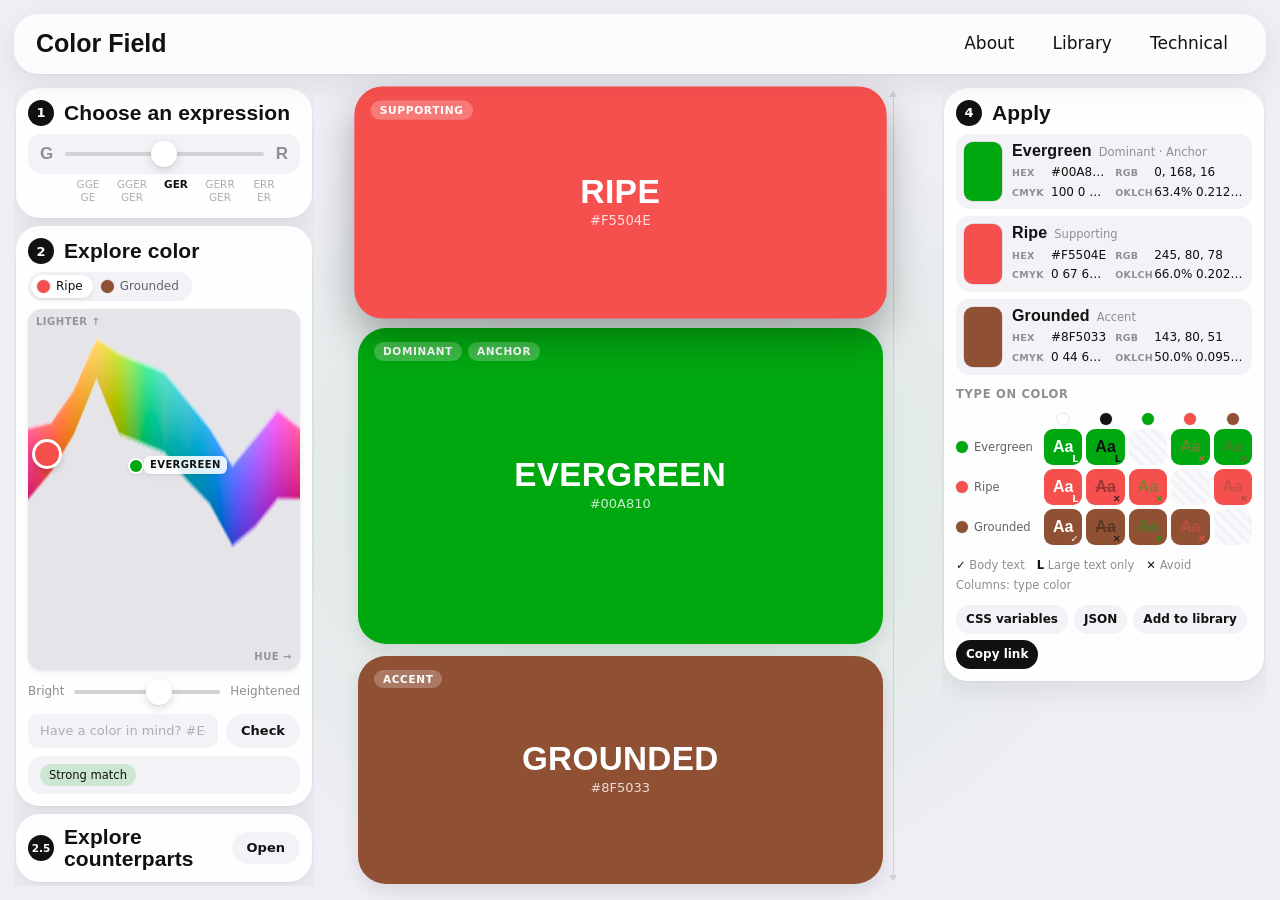
==== index.html @ 62868eca "Merge layouts: left cards, central stage, Apply card; add Library and About Left: expression, explor" ====
<!doctype html>
<html lang="en">
<head>
<meta charset="utf-8">
<meta name="viewport" content="width=device-width, initial-scale=1">
<title>Sweetgreen Color Field</title>
<meta name="description" content="Explore new color without leaving the Sweetgreen world.">
<link rel="icon" href="data:image/svg+xml,%3Csvg xmlns=%27http://www.w3.org/2000/svg%27 viewBox=%270 0 32 32%27%3E%3Cpath d=%27M16 2a14 14 0 1 1-14 14V2z%27 fill=%27%2300A810%27/%3E%3C/svg%3E">
<link rel="stylesheet" href="css/style.css">
</head>
<body>
<div class="app" id="app">
  <header class="top">
    <div class="brand">
      <b>Color Field</b>
      <small>Explore new color without leaving the Sweetgreen world.</small>
    </div>
    <nav class="nav" aria-label="Main">
      <button data-action="sheet" data-v="about">About</button>
      <button data-action="sheet" data-v="library">Library</button>
      <button data-action="sheet" data-v="technical">Technical</button>
    </nav>
  </header>

  <!-- left: expression, explore, counterparts -->
  <div class="col-left" id="col-left">
    <section class="card" id="expression" aria-labelledby="h-expression">
      <header class="card-head"><span class="num">1</span><div><h2 id="h-expression">Choose an expression</h2><p>Slide between Grounded and Ripe.</p></div></header>
      <div class="bal">
        <div class="bal-row"><span class="bal-end">G</span><input id="balance" type="range" min="0" max="1000" step="1" aria-label="Balance between Grounded and Ripe"><span class="bal-end">R</span></div>
        <div class="bal-zones" id="bal-zones" aria-hidden="true"></div>
      </div>
      <div class="layouts" id="layouts" role="radiogroup" aria-label="Color chip layout"></div>
      <div id="count-note" class="count-note"></div>
    </section>

    <section class="card card-explore" id="explore" aria-labelledby="h-explore">
      <header class="card-head"><span class="num">2</span><div><h2 id="h-explore">Explore color</h2><p id="explore-sub"></p></div></header>
      <div class="tabs" id="tabs" role="tablist"></div>
      <div class="field-wrap">
        <canvas id="field" width="360" height="200" tabindex="0" role="slider" aria-label="Color field. Horizontal is hue, vertical is lightness. Arrow keys move the selection."></canvas>
        <div class="marker" id="marker"></div>
        <div class="ev-marker" id="ev-marker"><span>Evergreen</span></div>
        <span class="axis axis-y">Lighter ↑</span><span class="axis axis-x">Hue →</span>
      </div>
      <div class="slider-row">
        <div class="slider-body"><span id="intensity-lo"></span><input id="intensity" type="range" min="0" max="100" step="1" aria-labelledby="intensity-lo"><span id="intensity-hi"></span></div>
      </div>
      <div class="test">
        <div class="test-row"><input id="hex-test" type="text" placeholder="Have a color in mind? #E4572E" spellcheck="false" autocomplete="off" aria-label="Check a HEX color"><button data-action="test-hex" class="btn">Check</button></div>
        <div id="test-msg" class="test-msg" role="status" aria-live="polite"></div>
      </div>
      <div class="combo" id="combo"></div>
    </section>

    <section class="card card-cp" id="cp" aria-labelledby="h-cp">
      <header class="card-head cp-head">
        <span class="num num-sm">2.5</span><div><h2 id="h-cp">Explore counterparts</h2><p>Judged against Evergreen.</p></div>
        <button class="btn cp-toggle" id="cp-toggle" data-action="cp-toggle" aria-expanded="false" aria-controls="cp-body">Open</button>
      </header>
      <div class="cp-body" id="cp-body" hidden></div>
    </section>
  </div>

  <!-- center: the colors, once -->
  <main class="stage" id="stage" aria-label="Color stage">
    <div class="stage-inner">
      <div class="stack-wrap" id="stack-wrap">
        <div class="stack" id="stack" role="group" aria-label="Color balance preview">
          <div class="empty" data-empty="top"></div>
          <button class="slot" data-id="r1" data-action="chip"></button>
          <button class="slot" data-id="r2" data-action="chip"></button>
          <button class="slot slot-e" data-id="e" data-action="chip"></button>
          <button class="slot" data-id="g1" data-action="chip"></button>
          <button class="slot" data-id="g2" data-action="chip"></button>
          <div class="empty" data-empty="bottom"></div>
        </div>
        <div class="ax-line" aria-hidden="true"></div>
      </div>
    </div>
  </main>

  <!-- right: apply -->
  <div class="col-right" id="col-right">
    <section class="card" id="apply" aria-labelledby="h-apply">
      <header class="card-head"><span class="num">4</span><div><h2 id="h-apply">Apply</h2><p>How to use these colors.</p></div></header>
      <div id="apply-body"></div>
    </section>
  </div>
</div>

<aside class="drawer" id="drawer" aria-label="Sheet" hidden>
  <header class="drawer-head"><h3 id="drawer-title"></h3><button class="mini" data-action="close-sheet" aria-label="Close">Close</button></header>
  <div class="drawer-body" id="drawer-body"></div>
</aside>
<div class="toast" id="toast" role="status" aria-live="polite"></div>

<script src="js/color.js"></script>
<script src="js/territories.js"></script>
<script src="js/spectrum.js"></script>
<script src="js/engine.js"></script>
<script src="js/app.js"></script>
</body>
</html>
---- css/style.css ----
@font-face { font-family: "GT America Compressed"; src: url("../fonts/GTAmerica-Compressed-Light-Italic-Trial.otf") format("opentype"); font-weight: 300; font-style: italic; font-display: swap; }
@font-face { font-family: "GT America Compressed"; src: url("../fonts/GTAmerica-Compressed-Bold-Trial.otf") format("opentype"); font-weight: 700; font-style: normal; font-display: swap; }
@font-face { font-family: "GT America Compressed"; src: url("../fonts/GTAmerica-Compressed-Bold-Italic-Trial.otf") format("opentype"); font-weight: 700; font-style: italic; font-display: swap; }
@font-face { font-family: "GT America Compressed"; src: url("../fonts/GTAmerica-Compressed-Black-Trial.otf") format("opentype"); font-weight: 900; font-style: normal; font-display: swap; }
@font-face { font-family: "GT America Compressed"; src: url("../fonts/GTAmerica-Compressed-Black-Italic-Trial.otf") format("opentype"); font-weight: 900; font-style: italic; font-display: swap; }

:root {
  --ev: #00A810;   /* Evergreen, PANTONE 2423 C */
  --ink: #111111;
  /* iOS system grays */
  --bg: #EEEEF4;
  --fill: #F2F2F7;
  --fill-2: #E5E5EA;
  --fill-3: #D1D1D6;
  --gray-4: #AEAEB2;
  --muted: #8E8E93;
  --muted-2: #636366;
  --tint: transparent; /* set from the dominant color: a faint wash behind the stage */

  --shadow-card: 0 1px 2px rgba(0, 0, 0, .05), 0 10px 30px rgba(0, 0, 0, .08);
  --shadow-sm: 0 1px 2px rgba(0, 0, 0, .06), 0 2px 8px rgba(0, 0, 0, .06);
  --shadow-raised: 0 1px 1px rgba(0, 0, 0, .06), 0 3px 10px rgba(0, 0, 0, .14);
  --hair: 0 0 0 .5px rgba(0, 0, 0, .18); /* only for small color dots, so white stays visible */
  --r-card: 24px; --r-tile: 14px; --r-sm: 10px;

  /* Display: GT America Compressed (Trial: Bold / Black only). Text: system sans (SF on Apple devices).
     When a lighter GT America cut is available, set --font-text to it. */
  --font-display: "GT America Compressed", "Helvetica Neue", Helvetica, Arial, sans-serif;
  --font-text: -apple-system, BlinkMacSystemFont, "SF Pro Text", "Helvetica Neue", system-ui, "Segoe UI", Roboto, Arial, sans-serif;
}
* { box-sizing: border-box; }
html, body { height: 100%; }
body { margin: 0; background: var(--bg); color: var(--ink); font: 400 13px/1.4 var(--font-text); font-variant-numeric: tabular-nums; -webkit-font-smoothing: antialiased; overflow: hidden; }
button { font: inherit; color: inherit; cursor: pointer; border: 0; background: none; padding: 0; -webkit-tap-highlight-color: transparent; }
h1, h2, h3, h4 { font-family: var(--font-display); font-weight: 700; margin: 0; letter-spacing: .005em; }
:focus-visible { outline: 3px solid rgba(0, 168, 16, .5); outline-offset: 2px; }
input { font: inherit; color: inherit; }

/* frame: three columns; the stage is the center of attention */
.app { height: 100vh; height: 100dvh; display: grid; position: relative; overflow: hidden; gap: 0 16px; padding: 0 16px 16px;
  grid-template-columns: minmax(296px, 22vw) minmax(0, 1fr) minmax(320px, 25vw); grid-template-rows: auto minmax(0, 1fr);
  grid-template-areas: "top top top" "left stage right"; }
.app::before { content: ""; position: absolute; inset: 0; background: radial-gradient(55% 65% at 50% 55%, var(--tint), transparent 70%); transition: background .5s; pointer-events: none; }
.top { grid-area: top; display: flex; align-items: center; justify-content: space-between; gap: 20px; margin: 14px -2px 14px; padding: 12px 22px; border-radius: 24px; background: rgba(255, 255, 255, .82); -webkit-backdrop-filter: saturate(180%) blur(20px); backdrop-filter: saturate(180%) blur(20px); box-shadow: var(--shadow-card); position: relative; z-index: 5; }
.brand b { display: block; font: 700 25px/1 var(--font-display); }
.brand small { color: var(--muted); font-size: 12.5px; }
.nav { display: flex; gap: 6px; }
.nav button { font-size: 17px; font-weight: 500; padding: 6px 16px; border-radius: 99px; color: var(--ink); transition: background .2s; }
.nav button:hover { background: var(--fill); } .nav button.on { background: var(--fill-2); }

/* shared bits */
.tags { display: flex; flex-wrap: wrap; gap: 5px; }
.tag { font-size: 11.5px; font-weight: 500; padding: 3px 9px; border-radius: 99px; white-space: nowrap; }
.tag-good { background: rgba(0, 168, 16, .16); color: var(--ink); }
.tag-info { background: var(--fill); color: var(--muted-2); }
.tag-warn { background: var(--fill-2); color: var(--ink); }
.tag-bad { background: var(--ink); color: #fff; }
.mono { font-size: 11.5px; line-height: 1.5; color: var(--muted); }
.btn { background: var(--fill); padding: 7px 15px; border-radius: 99px; font-size: 13px; font-weight: 600; color: var(--ink); white-space: nowrap; transition: background .15s, transform .1s; }
.btn:hover { background: var(--fill-2); } .btn:active { transform: scale(.97); }
.btn-primary { background: var(--ink); color: #fff; } .btn-primary:hover { background: #333; }
.mini { background: var(--fill); padding: 2px 10px; border-radius: 99px; font-size: 11.5px; font-weight: 600; color: var(--ink); }
.mini:hover { background: var(--fill-2); }
.chip { display: inline-flex; align-items: center; gap: 5px; font-size: 12px; font-weight: 600; }
.chip i { width: 13px; height: 13px; border-radius: 50%; box-shadow: var(--hair); }
.sub { font: 600 11.5px var(--font-text); text-transform: uppercase; letter-spacing: .06em; color: var(--muted); }
input[type=range] { -webkit-appearance: none; appearance: none; background: transparent; margin: 0; cursor: grab; min-width: 0; height: 28px; }
input[type=range]:active { cursor: grabbing; }
input[type=range]::-webkit-slider-runnable-track { height: 4px; background: var(--fill-3); border-radius: 4px; }
input[type=range]::-moz-range-track { height: 4px; background: var(--fill-3); border-radius: 4px; }
input[type=range]::-webkit-slider-thumb { -webkit-appearance: none; width: 26px; height: 26px; border-radius: 50%; background: #fff; margin-top: -11px; box-shadow: var(--shadow-raised); }
input[type=range]::-moz-range-thumb { width: 26px; height: 26px; border: 0; border-radius: 50%; background: #fff; box-shadow: var(--shadow-raised); }

/* cards */
.col-left, .col-right { position: relative; z-index: 2; min-height: 0; display: flex; flex-direction: column; gap: 10px; overflow: auto; scrollbar-width: none; padding: 2px 2px 4px; margin: -2px; }
.col-left::-webkit-scrollbar, .col-right::-webkit-scrollbar { display: none; }
.col-left { grid-area: left; } .col-right { grid-area: right; }
.card { background: rgba(255, 255, 255, .9); -webkit-backdrop-filter: saturate(180%) blur(24px); backdrop-filter: saturate(180%) blur(24px); border-radius: var(--r-card); box-shadow: var(--shadow-card); padding: 14px; display: flex; flex-direction: column; gap: 10px; flex: none; min-width: 0; }
.card-head { display: flex; gap: 10px; align-items: center; }
.card-head h2 { font-size: 21px; line-height: 1.05; }
.card-head p { margin: 2px 0 0; color: var(--muted); font-size: 12px; line-height: 1.3; }
.num { flex: none; width: 26px; height: 26px; border-radius: 50%; background: var(--ink); color: #fff; display: grid; place-items: center; font: 600 13px var(--font-text); }
.num-sm { font-size: 10.5px; }

/* 1. expression */
.bal-row { display: flex; align-items: center; gap: 12px; background: var(--fill); border-radius: var(--r-tile); padding: 10px 14px; }
.bal-end { font: 700 17px var(--font-display); color: var(--muted); }
#balance { flex: 1; }
.bal-zones { display: flex; margin: 6px 14px 0 38px; }
.bal-zones .zone { flex: 1; text-align: center; font-size: 10.5px; line-height: 1.3; color: var(--gray-4); padding: 1px 0; }
.bal-zones .zone.on { color: var(--ink); font-weight: 700; }
.layouts { display: flex; flex-direction: column; gap: 2px; background: var(--fill); padding: 3px; border-radius: var(--r-tile); }
.layouts:empty { display: none; }
.layout { display: flex; align-items: center; gap: 10px; text-align: left; border-radius: 11px; padding: 5px 10px; font-size: 12.5px; transition: background .2s, box-shadow .2s; }
.layout.on { background: #fff; box-shadow: var(--shadow-sm); }
.layout .dots { display: flex; gap: 3px; flex: none; }
.layout .dots i { width: 13px; height: 13px; border-radius: 50%; box-shadow: var(--hair); }
.layout .lab { flex: 1 1 100px; min-width: 0; font-weight: 500; white-space: nowrap; overflow: hidden; text-overflow: ellipsis; }
.layout .lead { display: block; font-size: 10.5px; font-weight: 400; color: var(--muted); overflow: hidden; text-overflow: ellipsis; }
.layout .lead:empty { display: none; }
.count-note { font-size: 12px; color: var(--muted); display: flex; flex-wrap: wrap; gap: 4px 8px; align-items: center; }

/* 2. explore */
.card-explore { flex: 1 1 auto; }
.tabs { display: flex; flex-wrap: wrap; gap: 2px; background: var(--fill); padding: 3px; border-radius: 99px; align-self: flex-start; }
.tabs[hidden] { display: none; }
.tabs button { padding: 4px 13px 4px 8px; border-radius: 99px; display: flex; align-items: center; gap: 6px; color: var(--muted-2); font-size: 12.5px; font-weight: 500; transition: background .2s, box-shadow .2s; }
.tabs button i { width: 13px; height: 13px; border-radius: 50%; box-shadow: var(--hair); }
.tabs button.on { background: #fff; color: var(--ink); box-shadow: var(--shadow-sm); }
.field-wrap { position: relative; border-radius: var(--r-tile); overflow: hidden; background: var(--fill); box-shadow: var(--shadow-sm); flex: 1 1 96px; min-height: 96px; }
#field { display: block; width: 100%; height: 100%; cursor: crosshair; touch-action: none; }
.marker, .ev-marker { position: absolute; width: 24px; height: 24px; margin: -12px 0 0 -12px; border-radius: 50%; background: #fff; box-shadow: 0 0 0 3px #fff, 0 3px 10px rgba(0, 0, 0, .35); pointer-events: none; }
.ev-marker { width: 12px; height: 12px; margin: -6px 0 0 -6px; box-shadow: 0 0 0 2px #fff, 0 1px 4px rgba(0, 0, 0, .3); }
.ev-marker span { position: absolute; left: 14px; top: -4px; font-size: 10px; font-weight: 600; letter-spacing: .04em; text-transform: uppercase; color: var(--ink); background: rgba(255, 255, 255, .88); padding: 2px 6px; border-radius: 6px; box-shadow: var(--shadow-sm); }
.axis { position: absolute; font-size: 10px; font-weight: 600; letter-spacing: .05em; text-transform: uppercase; color: rgba(0, 0, 0, .35); pointer-events: none; }
.axis-y { left: 8px; top: 6px; } .axis-x { right: 8px; bottom: 6px; }
.slider-body { display: flex; align-items: center; gap: 10px; color: var(--muted); font-size: 12px; }
.slider-body input { flex: 1; }
.test-row { display: flex; gap: 8px; }
.test-row input { flex: 1; min-width: 0; padding: 8px 12px; border-radius: var(--r-sm); border: 0; background: var(--fill); font-size: 13px; }
.test-row input::placeholder { color: var(--gray-4); }
.test-row input:focus { outline: none; background: #fff; box-shadow: 0 0 0 3px rgba(0, 168, 16, .35), var(--shadow-sm); }
.test-msg { margin-top: 6px; font-size: 12px; color: var(--muted-2); display: flex; flex-wrap: wrap; align-items: center; gap: 4px 6px; }
.test-msg:empty { display: none; }
.combo { background: var(--fill); border-radius: var(--r-tile); padding: 8px 12px; display: flex; flex-direction: column; gap: 5px; }
.combo p { margin: 0; font-size: 12.5px; color: var(--muted-2); }

/* 2.5 counterparts accordion */
.card-cp { gap: 10px; }
.cp-head { justify-content: flex-start; }
.cp-head > div { flex: 1; min-width: 0; }
.cp-toggle { flex: none; }
.cp-body[hidden] { display: none; }
.recs { display: grid; grid-template-columns: repeat(6, minmax(0, 1fr)); gap: 6px; }
.rec { text-align: left; border-radius: 10px; padding: 3px; min-width: 0; display: flex; flex-direction: column; gap: 3px; transition: background .2s, box-shadow .2s, transform .1s; }
.rec:hover { background: var(--fill); } .rec:active { transform: scale(.97); }
.rec.on { background: #fff; box-shadow: var(--shadow-raised); }
.rec-sw { height: 30px; border-radius: 8px; position: relative; overflow: hidden; }
.rec-sw i { position: absolute; right: 0; top: 0; bottom: 0; width: 8px; }
.rec b { font-size: 10px; font-weight: 600; letter-spacing: 0; text-align: center; }
.cp-invite { display: flex; align-items: center; justify-content: space-between; gap: 10px; font-size: 12.5px; color: var(--muted-2); }

/* stage */
.stage { grid-area: stage; position: relative; z-index: 1; min-height: 0; min-width: 0; display: grid; place-items: stretch center; padding: 0 6px; }
.stage-inner { width: min(100%, 540px); min-height: 0; display: flex; flex-direction: column; }
.stack-wrap { flex: 1; min-height: 160px; display: flex; gap: 10px; }
.stack { flex: 1; display: flex; flex-direction: column; min-width: 0; }
.stack .slot, .stack .empty { flex: 0 1 0; min-height: 0; margin: 0; padding: 0; overflow: visible; border-radius: 28px; opacity: 0; transition: flex-grow .5s cubic-bezier(.3, .7, .2, 1), margin .4s, opacity .25s, height .4s, box-shadow .25s, transform .25s; }
.stack .slot { display: flex; flex-direction: column; align-items: center; justify-content: center; gap: 2px; text-align: center; cursor: pointer; position: relative; box-shadow: 0 6px 18px rgba(0, 0, 0, .10); }
.stack .slot.on { opacity: 1; margin-top: 12px; }
.stack .slot.first { margin-top: 0; }
.stack .slot.sel { box-shadow: 0 18px 40px rgba(0, 0, 0, .30); transform: scale(1.014); z-index: 1; }
.stack .slot:not(.sel):hover { box-shadow: 0 10px 26px rgba(0, 0, 0, .18); }
.stack .slot-e { cursor: default; }
.stack .empty { flex: none; height: 0; background: var(--fill-2); border-radius: 99px; }
.stack .empty.on { opacity: 1; height: 8px; }
.stack .empty[data-empty=top].on { margin-bottom: 12px; } .stack .empty[data-empty=bottom].on { margin-top: 12px; }
.slot .b-role { position: absolute; top: 14px; left: 16px; display: flex; gap: 6px; font-size: 10.5px; font-weight: 600; letter-spacing: .06em; text-transform: uppercase; }
.slot .b-role em { font-style: normal; background: rgba(255, 255, 255, .24); padding: 2px 9px; border-radius: 99px; }
.slot .b-label { font: 700 clamp(22px, 2.6vw, 40px)/1.05 var(--font-display); text-transform: uppercase; letter-spacing: .01em; }
.slot .b-hex { font-size: 13px; font-weight: 500; opacity: .8; }
.stack .slot.small .b-label { font-size: 24px; }
.stack .slot.compact { flex-direction: row; gap: 10px; } .stack .slot.compact .b-label { font-size: 17px; } .stack .slot.compact .b-hex, .stack .slot.compact .b-role { display: none; }
/* usage guidance bubble: appears on hover / focus (and on the selected block on touch screens) */
.slot .pop { position: absolute; right: 16px; top: 50%; transform: translateY(-50%) scale(.96); width: min(42%, 214px); padding: 10px; border-radius: 18px; background: rgba(255, 255, 255, .88); -webkit-backdrop-filter: blur(16px); backdrop-filter: blur(16px); color: var(--ink); box-shadow: 0 8px 28px rgba(0, 0, 0, .22); text-align: left; opacity: 0; pointer-events: none; transition: opacity .18s, transform .18s; display: flex; flex-direction: column; gap: 6px; z-index: 3; }
.slot .pop .tags { flex-direction: column; align-items: flex-start; gap: 4px; }
.slot .pop .tag { white-space: normal; font-size: 11px; }
.slot .pop p { margin: 0; font-size: 11.5px; line-height: 1.3; color: var(--muted-2); }
.slot:hover .pop, .slot:focus-visible .pop { opacity: 1; transform: translateY(-50%) scale(1); }
.slot .b-label, .slot .b-hex { transition: transform .25s cubic-bezier(.3, .7, .2, 1); }
.stack .slot:not(.small):not(.compact):hover .b-label, .stack .slot:not(.small):not(.compact):hover .b-hex, .stack .slot:not(.small):not(.compact):focus-visible .b-label, .stack .slot:not(.small):not(.compact):focus-visible .b-hex { transform: translateX(-23%); }
@media (hover: none) { .slot.sel .pop { opacity: 1; transform: translateY(-50%) scale(1); } .stack .slot.sel:not(.small):not(.compact) .b-label, .stack .slot.sel:not(.small):not(.compact) .b-hex { transform: translateX(-23%); } }
.stack .slot.small .pop, .stack .slot.compact .pop { display: none; }
.ax-line { flex: none; width: 1.5px; background: var(--fill-3); position: relative; margin: 6px 4px 6px 0; border-radius: 2px; }
.ax-line::before, .ax-line::after { content: ""; position: absolute; left: -3.25px; border: 4px solid transparent; }
.ax-line::before { top: -3px; border-bottom: 6px solid var(--fill-3); border-top: 0; }
.ax-line::after { bottom: -3px; border-top: 6px solid var(--fill-3); border-bottom: 0; }

/* 4. apply */
.crows { display: flex; flex-direction: column; gap: 7px; }
.crow { display: grid; grid-template-columns: 38px minmax(0, 1fr); gap: 10px; align-items: stretch; border-radius: var(--r-tile); padding: 8px; background: var(--fill); }
.crow-sw { min-height: 46px; border-radius: 9px; box-shadow: var(--hair); }
.crow-title { display: flex; align-items: baseline; gap: 7px; }
.crow-title b { font: 700 16px var(--font-display); letter-spacing: .01em; } .crow-title span { font-size: 11.5px; color: var(--muted); }
.crow-vals { display: grid; grid-template-columns: minmax(0, .85fr) minmax(0, 1.15fr); gap: 1px 8px; margin-top: 3px; }
.val { display: flex; align-items: baseline; gap: 6px; text-align: left; font-size: 12px; font-weight: 500; min-width: 0; padding: 1px 0; }
.val span { color: var(--muted); font-size: 9.5px; font-weight: 600; width: 33px; flex: none; text-transform: uppercase; letter-spacing: .03em; }
.val code { font: inherit; overflow: hidden; text-overflow: ellipsis; white-space: nowrap; }
.val:hover code { text-decoration: underline; }
.crow-tags { margin-top: 4px; }
.matrix { display: grid; gap: 4px; align-items: center; }
.mx-h { font-size: 10px; color: var(--muted); text-align: center; display: flex; flex-direction: column; align-items: center; gap: 2px; line-height: 1.1; }
.mx-h i { width: 12px; height: 12px; border-radius: 50%; box-shadow: var(--hair); }
.mx-r { font-size: 11.5px; color: var(--muted-2); display: flex; align-items: center; gap: 6px; min-width: 0; }
.mx-r i { flex: none; width: 12px; height: 12px; border-radius: 50%; box-shadow: var(--hair); }
.mx-r span { overflow: hidden; text-overflow: ellipsis; white-space: nowrap; }
.mx { position: relative; height: clamp(26px, 4vh, 36px); border-radius: 9px; display: grid; place-items: center; font: 700 16px var(--font-display); }
.mx.same { background: repeating-linear-gradient(45deg, var(--fill), var(--fill) 4px, #fafafc 4px, #fafafc 8px); }
.mx .m { position: absolute; right: 4px; bottom: 1px; font: 700 9.5px var(--font-text); }
.mx.lvl-fail .a { opacity: .4; text-decoration: line-through; }
.legend { display: flex; flex-wrap: wrap; gap: 4px 12px; font-size: 11.5px; color: var(--muted); }
.legend b { font-weight: 700; color: var(--ink); }
.exports { display: flex; flex-wrap: wrap; gap: 6px; }
.exports .btn { padding: 6px 10px; font-size: 12px; }
.crows.dense .crow-tags { display: none; }

/* sheets (Technical, About, Library) */
.drawer { position: fixed; top: 84px; right: 14px; bottom: 14px; width: min(440px, calc(100vw - 20px)); background: rgba(255, 255, 255, .95); -webkit-backdrop-filter: saturate(180%) blur(24px); backdrop-filter: saturate(180%) blur(24px); border-radius: 26px; box-shadow: 0 20px 60px rgba(0, 0, 0, .25), 0 2px 8px rgba(0, 0, 0, .08); z-index: 30; display: flex; flex-direction: column; }
.drawer[hidden] { display: none; }
.drawer-head { display: flex; align-items: center; justify-content: space-between; padding: 18px 20px 10px; }
.drawer-head h3 { font-size: 26px; }
.drawer-body { flex: 1; overflow: auto; padding: 0 20px 22px; display: flex; flex-direction: column; gap: 16px; }
.drawer h4 { font: 600 11.5px var(--font-text); text-transform: uppercase; letter-spacing: .06em; color: var(--muted); margin: 0 0 7px; }
.tcard { border-radius: var(--r-tile); padding: 10px 12px; background: var(--fill); margin-bottom: 8px; }
.tcard-h { display: flex; align-items: center; gap: 8px; font: 700 16px var(--font-display); }
.tcard-h i { width: 16px; height: 16px; border-radius: 50%; box-shadow: var(--hair); }
.tcard-h .mono { font: 500 12px var(--font-text); }
.bar { display: grid; grid-template-columns: 104px 1fr 36px; gap: 8px; align-items: center; font-size: 11.5px; color: var(--muted-2); }
.bar > i { height: 5px; border-radius: 4px; background: var(--fill-2); position: relative; overflow: hidden; }
.bar > i::after { content: ""; position: absolute; inset: 0; width: var(--w); background: var(--ink); border-radius: 4px; }
.bar em { font-style: normal; font-size: 11.5px; text-align: right; }
.ttable { width: 100%; border-collapse: collapse; font-size: 11.5px; }
.ttable td, .ttable th { padding: 4px 5px; text-align: right; } .ttable th { color: var(--muted); font-weight: 600; } .ttable tr + tr td { box-shadow: 0 -1px 0 rgba(0, 0, 0, .05); }
.ttable th:first-child, .ttable td:first-child { text-align: left; }
#slice { width: 100%; border-radius: var(--r-tile); background: #fff; box-shadow: var(--shadow-sm); }
.drawer p { margin: 0; font-size: 13px; color: var(--muted-2); line-height: 1.5; }
.drawer .lede { font: 700 22px/1.15 var(--font-display); color: var(--ink); }
.about-territories { display: grid; gap: 8px; }
.about-t { background: var(--fill); border-radius: var(--r-tile); padding: 10px 12px; }
.about-t b { font: 700 17px var(--font-display); display: flex; align-items: center; gap: 8px; }
.about-t b i { width: 14px; height: 14px; border-radius: 50%; box-shadow: var(--hair); }
.lib-empty { background: var(--fill); border-radius: var(--r-tile); padding: 18px; text-align: center; }
.lib-item { display: flex; align-items: center; gap: 12px; background: var(--fill); border-radius: var(--r-tile); padding: 10px 12px; }
.lib-sw { display: flex; flex: none; }
.lib-sw i { width: 24px; height: 36px; box-shadow: var(--hair); margin-left: -6px; border-radius: 10px; }
.lib-sw i:first-child { margin-left: 0; }
.lib-meta { flex: 1; min-width: 0; }
.lib-meta b { display: block; font-weight: 600; font-size: 13px; }
.lib-meta span { color: var(--muted); font-size: 11.5px; }
.lib-actions { display: flex; gap: 6px; flex: none; }

.toast { position: fixed; left: 50%; bottom: 24px; transform: translate(-50%, 20px); background: rgba(28, 28, 30, .92); color: #fff; padding: 10px 18px; border-radius: 99px; font-size: 13px; font-weight: 500; opacity: 0; pointer-events: none; transition: .25s; z-index: 40; box-shadow: 0 8px 24px rgba(0, 0, 0, .25); }
.toast.show { opacity: 1; transform: translate(-50%, 0); }

/* shorter screens: tighten, then drop secondary detail (laptop browsers are often only ~780px tall) */
@media (max-height: 940px) { .card-head p, .combo .sub, .combo p, .count-note, .crow-tags { display: none; } .crows.dense .crow-vals .val:nth-child(n+3) { display: none; } .card { padding: 12px; gap: 8px; } .col-left, .col-right { gap: 8px; } .bal-zones { margin-top: 3px; } .bal-row { padding: 6px 12px; } .tabs button { padding: 3px 10px 3px 6px; font-size: 12px; } .rec-sw { height: 26px; } .layout { padding: 4px 10px; } }
@media (max-height: 800px) { .mx { height: 26px; } .crow-sw { min-height: 36px; } .brand small { display: none; } .top { padding: 8px 20px; margin: 10px -2px; } .nav button { font-size: 16px; } .exports .btn { padding: 5px 11px; } }
@media (max-height: 720px) { .crow-vals .val:nth-child(n+3) { display: none; } .mx { height: 22px; } .field-wrap { min-height: 72px; flex-basis: 72px; } .card-head h2 { font-size: 19px; } }
@media (max-width: 1280px) { .brand small { display: none; } }

/* narrow screens: everything stacks; the page scrolls (the one place it must) */
@media (max-width: 1040px) {
  body { overflow: auto; }
  .app { height: auto; display: flex; flex-direction: column; overflow: visible; padding: 0 10px 10px; }
  .col-left, .col-right { overflow: visible; }
  .stage { padding: 0; } .stage-inner { width: 100%; } .stack-wrap { min-height: 460px; }
  .field-wrap { min-height: 160px; flex: none; height: 180px; }
}
@media (prefers-reduced-motion: reduce) { * { transition: none !important; } }
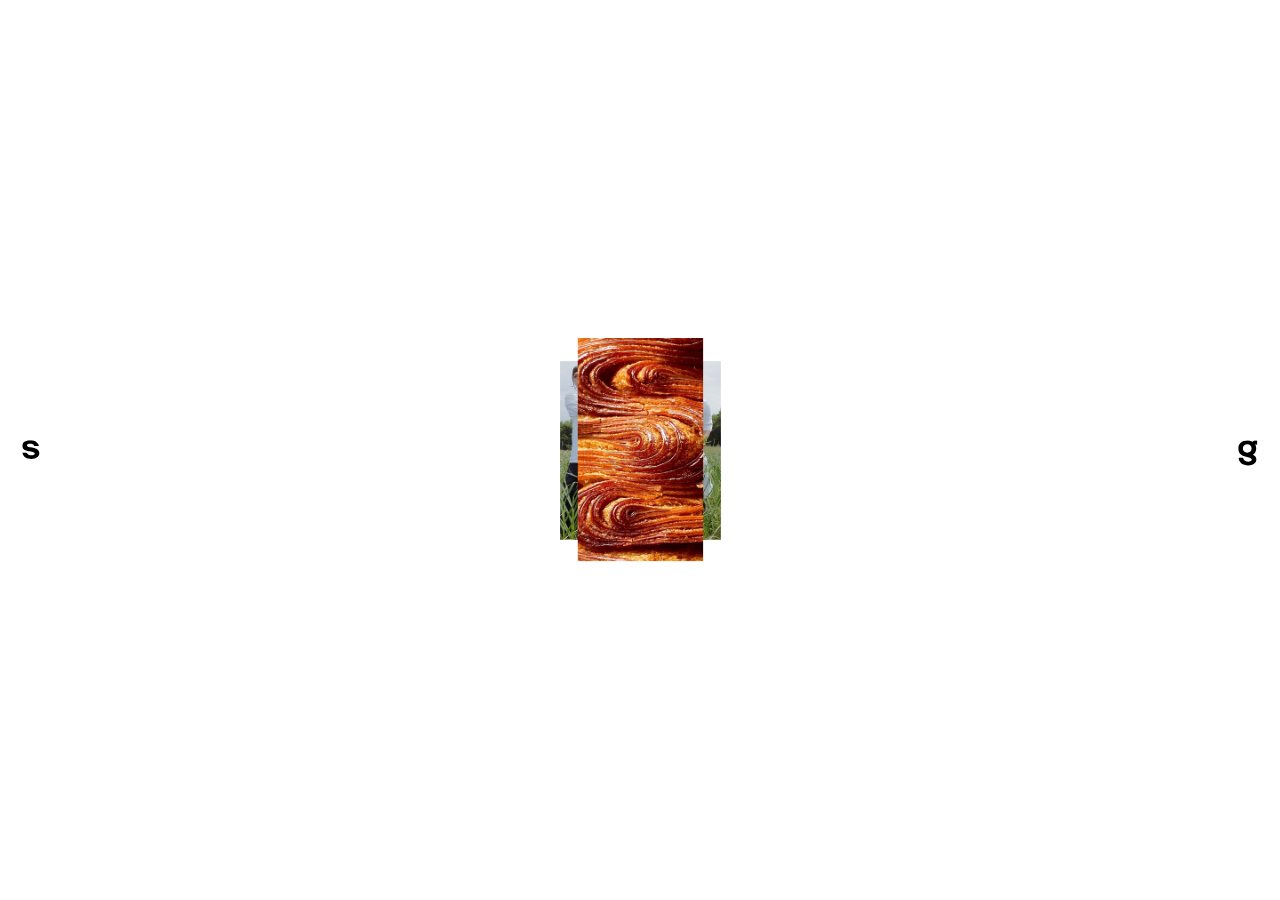
==== commit 5997db87: "v5: implement the Figma design (1440x810 artboard, intro, stepper panel, About, Library, color names" ====
--- a/index.html
+++ b/index.html
@@ -9,96 +9,53 @@
 <link rel="stylesheet" href="css/style.css">
 </head>
 <body>
-<div class="app" id="app">
-  <header class="top">
-    <div class="brand">
-      <b>Color Field</b>
-      <small>Explore new color without leaving the Sweetgreen world.</small>
+<div id="frame">
+<div id="art" data-view="intro" data-step="1">
+
+  <img class="mk mk-s" id="mk-s" src="assets/brand/s.svg" alt="s" width="21" height="23">
+  <img class="mk mk-g" id="mk-g" src="assets/brand/g.svg" alt="g" width="23" height="29">
+
+  <!-- the colors, once -->
+  <main id="stage" aria-label="Color stage"></main>
+
+  <!-- main panel: steps 1 to 4 -->
+  <section class="panel" id="p-main" aria-label="Color Field steps">
+    <div class="in">
+      <div class="body">
+        <ol class="stepper" id="stepper" aria-label="Steps"></ol>
+        <div id="step-body"></div>
+      </div>
+      <div class="foot" id="foot"></div>
     </div>
-    <nav class="nav" aria-label="Main">
-      <button data-action="sheet" data-v="about">About</button>
-      <button data-action="sheet" data-v="library">Library</button>
-      <button data-action="sheet" data-v="technical">Technical</button>
-    </nav>
-  </header>
+  </section>
 
-  <!-- left: expression, explore, counterparts -->
-  <div class="col-left" id="col-left">
-    <section class="card" id="expression" aria-labelledby="h-expression">
-      <header class="card-head"><span class="num">1</span><div><h2 id="h-expression">Choose an expression</h2><p>Slide between Grounded and Ripe.</p></div></header>
-      <div class="bal">
-        <div class="bal-row"><span class="bal-end">G</span><input id="balance" type="range" min="0" max="1000" step="1" aria-label="Balance between Grounded and Ripe"><span class="bal-end">R</span></div>
-        <div class="bal-zones" id="bal-zones" aria-hidden="true"></div>
-      </div>
-      <div class="layouts" id="layouts" role="radiogroup" aria-label="Color chip layout"></div>
-      <div id="count-note" class="count-note"></div>
-    </section>
+  <!-- about -->
+  <section class="panel" id="p-about" aria-label="About">
+    <div class="in">
+      <div class="about" id="about-text"></div>
+      <div class="foot"><button class="btn btn-black grow" data-action="close-sheet">Close</button></div>
+    </div>
+  </section>
 
-    <section class="card card-explore" id="explore" aria-labelledby="h-explore">
-      <header class="card-head"><span class="num">2</span><div><h2 id="h-explore">Explore color</h2><p id="explore-sub"></p></div></header>
-      <div class="tabs" id="tabs" role="tablist"></div>
-      <div class="field-wrap">
-        <canvas id="field" width="360" height="200" tabindex="0" role="slider" aria-label="Color field. Horizontal is hue, vertical is lightness. Arrow keys move the selection."></canvas>
-        <div class="marker" id="marker"></div>
-        <div class="ev-marker" id="ev-marker"><span>Evergreen</span></div>
-        <span class="axis axis-y">Lighter ↑</span><span class="axis axis-x">Hue →</span>
-      </div>
-      <div class="slider-row">
-        <div class="slider-body"><span id="intensity-lo"></span><input id="intensity" type="range" min="0" max="100" step="1" aria-labelledby="intensity-lo"><span id="intensity-hi"></span></div>
-      </div>
-      <div class="test">
-        <div class="test-row"><input id="hex-test" type="text" placeholder="Have a color in mind? #E4572E" spellcheck="false" autocomplete="off" aria-label="Check a HEX color"><button data-action="test-hex" class="btn">Check</button></div>
-        <div id="test-msg" class="test-msg" role="status" aria-live="polite"></div>
-      </div>
-      <div class="combo" id="combo"></div>
-    </section>
+  <!-- library -->
+  <section class="panel" id="p-lib" aria-label="Library">
+    <div class="in">
+      <div class="lib" id="lib-grid"></div>
+      <div class="foot"><button class="btn btn-black grow" data-action="close-sheet">Close</button></div>
+    </div>
+  </section>
 
-    <section class="card card-cp" id="cp" aria-labelledby="h-cp">
-      <header class="card-head cp-head">
-        <span class="num num-sm">2.5</span><div><h2 id="h-cp">Explore counterparts</h2><p>Judged against Evergreen.</p></div>
-        <button class="btn cp-toggle" id="cp-toggle" data-action="cp-toggle" aria-expanded="false" aria-controls="cp-body">Open</button>
-      </header>
-      <div class="cp-body" id="cp-body" hidden></div>
-    </section>
-  </div>
-
-  <!-- center: the colors, once -->
-  <main class="stage" id="stage" aria-label="Color stage">
-    <div class="stage-inner">
-      <div class="stack-wrap" id="stack-wrap">
-        <div class="stack" id="stack" role="group" aria-label="Color balance preview">
-          <div class="empty" data-empty="top"></div>
-          <button class="slot" data-id="r1" data-action="chip"></button>
-          <button class="slot" data-id="r2" data-action="chip"></button>
-          <button class="slot slot-e" data-id="e" data-action="chip"></button>
-          <button class="slot" data-id="g1" data-action="chip"></button>
-          <button class="slot" data-id="g2" data-action="chip"></button>
-          <div class="empty" data-empty="bottom"></div>
-        </div>
-        <div class="ax-line" aria-hidden="true"></div>
-      </div>
-    </div>
-  </main>
-
-  <!-- right: apply -->
-  <div class="col-right" id="col-right">
-    <section class="card" id="apply" aria-labelledby="h-apply">
-      <header class="card-head"><span class="num">4</span><div><h2 id="h-apply">Apply</h2><p>How to use these colors.</p></div></header>
-      <div id="apply-body"></div>
-    </section>
-  </div>
+  <!-- intro -->
+  <div id="intro" aria-hidden="true"></div>
+  <div class="toast" id="toast" role="status" aria-live="polite"></div>
 </div>
-
-<aside class="drawer" id="drawer" aria-label="Sheet" hidden>
-  <header class="drawer-head"><h3 id="drawer-title"></h3><button class="mini" data-action="close-sheet" aria-label="Close">Close</button></header>
-  <div class="drawer-body" id="drawer-body"></div>
-</aside>
-<div class="toast" id="toast" role="status" aria-live="polite"></div>
+</div>
 
 <script src="js/color.js"></script>
 <script src="js/territories.js"></script>
 <script src="js/spectrum.js"></script>
 <script src="js/engine.js"></script>
+<script src="js/motion.js"></script>
 <script src="js/app.js"></script>
 </body>
 </html>
--- a/css/style.css
+++ b/css/style.css
@@ -1,259 +1,188 @@
-@font-face { font-family: "GT America Compressed"; src: url("../fonts/GTAmerica-Compressed-Light-Italic-Trial.otf") format("opentype"); font-weight: 300; font-style: italic; font-display: swap; }
+/* Sweetgreen Color Field, v5. Built from the Figma frames (1440 x 810 artboard, scaled to fit).
+   Fonts: GT America Standard Regular for text, GT America Compressed Bold for color names, "Aa" and step numbers.
+   Letter-spacing is -3% everywhere (the design mixes 3.3% and 4%; normalized). */
+@font-face { font-family: "GT America"; src: url("../fonts/GTAmerica-Standard-Regular-Trial.otf") format("opentype"); font-weight: 400; font-style: normal; font-display: swap; }
 @font-face { font-family: "GT America Compressed"; src: url("../fonts/GTAmerica-Compressed-Bold-Trial.otf") format("opentype"); font-weight: 700; font-style: normal; font-display: swap; }
 @font-face { font-family: "GT America Compressed"; src: url("../fonts/GTAmerica-Compressed-Bold-Italic-Trial.otf") format("opentype"); font-weight: 700; font-style: italic; font-display: swap; }
-@font-face { font-family: "GT America Compressed"; src: url("../fonts/GTAmerica-Compressed-Black-Trial.otf") format("opentype"); font-weight: 900; font-style: normal; font-display: swap; }
-@font-face { font-family: "GT America Compressed"; src: url("../fonts/GTAmerica-Compressed-Black-Italic-Trial.otf") format("opentype"); font-weight: 900; font-style: italic; font-display: swap; }
 
 :root {
-  --ev: #00A810;   /* Evergreen, PANTONE 2423 C */
-  --ink: #111111;
-  /* iOS system grays */
-  --bg: #EEEEF4;
-  --fill: #F2F2F7;
-  --fill-2: #E5E5EA;
-  --fill-3: #D1D1D6;
-  --gray-4: #AEAEB2;
-  --muted: #8E8E93;
-  --muted-2: #636366;
-  --tint: transparent; /* set from the dominant color: a faint wash behind the stage */
+  --ev: #00A810;
+  --ink: #000;
+  --panel: #eee;
+  --gray-1: #c1c1c1;   /* inactive step, slider handle */
+  --gray-2: #888;      /* Back button */
+  --gray-3: #767676;   /* secondary text */
+  --pill: #f0f0f0;
+  --red: #fe4848;
+  --good: #00ac00;
+  --font: "GT America", "Helvetica Neue", Helvetica, Arial, sans-serif;
+  --font-cn: "GT America Compressed", "Arial Narrow", "Helvetica Neue", Arial, sans-serif;
+  --track: -0.03em;
+  --ease: cubic-bezier(.22,.8,.24,1); --ease-io: cubic-bezier(.65,0,.35,1);
+  --t-panel: 650ms; --t-block: 500ms; --t-skew: 420ms; --t-fade: 220ms; --t-edges: 800ms; --t-collapse: 500ms;
+}
+* { box-sizing: border-box; margin: 0; padding: 0; }
+html, body { height: 100%; background: #fff; overflow: hidden; }
+body { font-family: var(--font); color: var(--ink); letter-spacing: var(--track); -webkit-font-smoothing: antialiased; }
+button, input { font: inherit; letter-spacing: inherit; color: inherit; background: none; border: 0; outline: 0; }
+button { cursor: pointer; }
+button:focus-visible, [tabindex]:focus-visible { outline: 2px solid var(--ev); outline-offset: 2px; }
+p { line-height: .88; }
 
-  --shadow-card: 0 1px 2px rgba(0, 0, 0, .05), 0 10px 30px rgba(0, 0, 0, .08);
-  --shadow-sm: 0 1px 2px rgba(0, 0, 0, .06), 0 2px 8px rgba(0, 0, 0, .06);
-  --shadow-raised: 0 1px 1px rgba(0, 0, 0, .06), 0 3px 10px rgba(0, 0, 0, .14);
-  --hair: 0 0 0 .5px rgba(0, 0, 0, .18); /* only for small color dots, so white stays visible */
-  --r-card: 24px; --r-tile: 14px; --r-sm: 10px;
+#frame { position: fixed; inset: 0; display: grid; place-items: center; background: #fff; }
+#art { position: absolute; left: 50%; top: 50%; margin: -405px 0 0 -720px; width: 1440px; height: 810px; transform-origin: center center; background: #fff; overflow: hidden; --pl: 1435px; }
+#art[data-view="main"] { --pl: 1083px; }
+#art[data-view="about"] { --pl: 731px; }
+#art[data-view="library"] { --pl: 848px; }
 
-  /* Display: GT America Compressed (Trial: Bold / Black only). Text: system sans (SF on Apple devices).
-     When a lighter GT America cut is available, set --font-text to it. */
-  --font-display: "GT America Compressed", "Helvetica Neue", Helvetica, Arial, sans-serif;
-  --font-text: -apple-system, BlinkMacSystemFont, "SF Pro Text", "Helvetica Neue", system-ui, "Segoe UI", Roboto, Arial, sans-serif;
-}
-* { box-sizing: border-box; }
-html, body { height: 100%; }
-body { margin: 0; background: var(--bg); color: var(--ink); font: 400 13px/1.4 var(--font-text); font-variant-numeric: tabular-nums; -webkit-font-smoothing: antialiased; overflow: hidden; }
-button { font: inherit; color: inherit; cursor: pointer; border: 0; background: none; padding: 0; -webkit-tap-highlight-color: transparent; }
-h1, h2, h3, h4 { font-family: var(--font-display); font-weight: 700; margin: 0; letter-spacing: .005em; }
-:focus-visible { outline: 3px solid rgba(0, 168, 16, .5); outline-offset: 2px; }
-input { font: inherit; color: inherit; }
+/* ---------- s and g ---------- */
+.mk { position: absolute; top: 394px; display: block; user-select: none; -webkit-user-drag: none; pointer-events: none; }
+.mk-s { left: 25px; width: 20.28px; height: 22.08px; transition: left var(--t-panel) var(--ease); }
+.mk-g { left: calc(var(--pl) - 42px); width: 22.28px; height: 28.51px; transition: left var(--t-panel) var(--ease); }
+#art.i-mono .mk-s { left: 698px; } #art.i-mono .mk-g { left: 722px; }
+#art[data-view="intro"] .mk-s, #art[data-view="intro"] .mk-g { transition-duration: var(--t-edges); transition-timing-function: var(--ease-io); }
+#art.i-mono.i-edges .mk-s { left: 25px; } #art.i-mono.i-edges .mk-g { left: calc(var(--pl) - 42px); }
 
-/* frame: three columns; the stage is the center of attention */
-.app { height: 100vh; height: 100dvh; display: grid; position: relative; overflow: hidden; gap: 0 16px; padding: 0 16px 16px;
-  grid-template-columns: minmax(296px, 22vw) minmax(0, 1fr) minmax(320px, 25vw); grid-template-rows: auto minmax(0, 1fr);
-  grid-template-areas: "top top top" "left stage right"; }
-.app::before { content: ""; position: absolute; inset: 0; background: radial-gradient(55% 65% at 50% 55%, var(--tint), transparent 70%); transition: background .5s; pointer-events: none; }
-.top { grid-area: top; display: flex; align-items: center; justify-content: space-between; gap: 20px; margin: 14px -2px 14px; padding: 12px 22px; border-radius: 24px; background: rgba(255, 255, 255, .82); -webkit-backdrop-filter: saturate(180%) blur(20px); backdrop-filter: saturate(180%) blur(20px); box-shadow: var(--shadow-card); position: relative; z-index: 5; }
-.brand b { display: block; font: 700 25px/1 var(--font-display); }
-.brand small { color: var(--muted); font-size: 12.5px; }
-.nav { display: flex; gap: 6px; }
-.nav button { font-size: 17px; font-weight: 500; padding: 6px 16px; border-radius: 99px; color: var(--ink); transition: background .2s; }
-.nav button:hover { background: var(--fill); } .nav button.on { background: var(--fill-2); }
+/* ---------- stage ---------- */
+#stage { position: absolute; top: 50px; height: 710px; width: 466px; left: calc(var(--pl) / 2 + 1.5px - 233px); transition: left var(--t-panel) var(--ease), opacity var(--t-collapse) var(--ease), transform var(--t-collapse) var(--ease); }
+#art[data-view="intro"] #stage { opacity: 0; transform: scale(.94); pointer-events: none; }
+#art.i-collapse #stage { opacity: 1; transform: none; }
+.blk { position: absolute; left: 0; width: 466px; border-radius: 46.773px; display: grid; place-items: center; text-align: center; overflow: visible;
+  font-family: var(--font-cn); font-weight: 700; font-size: 30px; line-height: .88; text-transform: uppercase; white-space: nowrap; letter-spacing: 0;
+  transition: top var(--t-block) var(--ease), height var(--t-block) var(--ease), background-color var(--t-fade) linear, transform var(--t-skew) var(--ease), opacity var(--t-block) var(--ease); }
+.blk[data-id="e"] { cursor: default; }
+.blk.gone { opacity: 0; pointer-events: none; }
+.blk.sel { transform: translate(6px, 6px) rotate(-2deg) skewX(-10deg) scale(.996, .972); font-style: italic; z-index: 2; }
+.blk .lab { display: block; padding: 0 20px; }
+.blk .lab em { font-style: inherit; }
 
-/* shared bits */
-.tags { display: flex; flex-wrap: wrap; gap: 5px; }
-.tag { font-size: 11.5px; font-weight: 500; padding: 3px 9px; border-radius: 99px; white-space: nowrap; }
-.tag-good { background: rgba(0, 168, 16, .16); color: var(--ink); }
-.tag-info { background: var(--fill); color: var(--muted-2); }
-.tag-warn { background: var(--fill-2); color: var(--ink); }
-.tag-bad { background: var(--ink); color: #fff; }
-.mono { font-size: 11.5px; line-height: 1.5; color: var(--muted); }
-.btn { background: var(--fill); padding: 7px 15px; border-radius: 99px; font-size: 13px; font-weight: 600; color: var(--ink); white-space: nowrap; transition: background .15s, transform .1s; }
-.btn:hover { background: var(--fill-2); } .btn:active { transform: scale(.97); }
-.btn-primary { background: var(--ink); color: #fff; } .btn-primary:hover { background: #333; }
-.mini { background: var(--fill); padding: 2px 10px; border-radius: 99px; font-size: 11.5px; font-weight: 600; color: var(--ink); }
-.mini:hover { background: var(--fill-2); }
-.chip { display: inline-flex; align-items: center; gap: 5px; font-size: 12px; font-weight: 600; }
-.chip i { width: 13px; height: 13px; border-radius: 50%; box-shadow: var(--hair); }
-.sub { font: 600 11.5px var(--font-text); text-transform: uppercase; letter-spacing: .06em; color: var(--muted); }
-input[type=range] { -webkit-appearance: none; appearance: none; background: transparent; margin: 0; cursor: grab; min-width: 0; height: 28px; }
-input[type=range]:active { cursor: grabbing; }
-input[type=range]::-webkit-slider-runnable-track { height: 4px; background: var(--fill-3); border-radius: 4px; }
-input[type=range]::-moz-range-track { height: 4px; background: var(--fill-3); border-radius: 4px; }
-input[type=range]::-webkit-slider-thumb { -webkit-appearance: none; width: 26px; height: 26px; border-radius: 50%; background: #fff; margin-top: -11px; box-shadow: var(--shadow-raised); }
-input[type=range]::-moz-range-thumb { width: 26px; height: 26px; border: 0; border-radius: 50%; background: #fff; box-shadow: var(--shadow-raised); }
+/* ---------- panels ---------- */
+.panel { position: absolute; top: 25px; height: 760px; width: 332px; left: 1465px; background: var(--panel); border-radius: 23px; transition: left var(--t-panel) var(--ease); z-index: 3; }
+#art[data-view="main"] #p-main { left: 1083px; }
+#art[data-view="about"] #p-main { left: 731px; }
+#art[data-view="about"] #p-about { left: 1084px; }
+#art[data-view="library"] #p-lib { left: 848px; width: 567px; }
+#p-lib { width: 567px; }
+.panel .in { position: absolute; inset: 20px; display: flex; flex-direction: column; justify-content: space-between; }
+.panel .body { min-height: 0; flex: 1 1 auto; position: relative; }
+.foot { flex: none; display: flex; gap: 4px; height: 38px; }
+.btn { height: 38px; border-radius: 13px; font-size: 18px; line-height: 38px; text-align: center; color: #fff; padding: 0; transition: opacity var(--t-fade) linear, background-color var(--t-fade) linear; }
+.btn-black { background: #000; } .btn-gray { background: var(--gray-2); }
+.btn.w123 { width: 123px; } .btn.w250 { width: 250px; } .btn.grow { flex: 1; } .btn.q { width: 38px; font-weight: 700; font-size: 20px; }
+.btn:hover { opacity: .88; }
 
-/* cards */
-.col-left, .col-right { position: relative; z-index: 2; min-height: 0; display: flex; flex-direction: column; gap: 10px; overflow: auto; scrollbar-width: none; padding: 2px 2px 4px; margin: -2px; }
-.col-left::-webkit-scrollbar, .col-right::-webkit-scrollbar { display: none; }
-.col-left { grid-area: left; } .col-right { grid-area: right; }
-.card { background: rgba(255, 255, 255, .9); -webkit-backdrop-filter: saturate(180%) blur(24px); backdrop-filter: saturate(180%) blur(24px); border-radius: var(--r-card); box-shadow: var(--shadow-card); padding: 14px; display: flex; flex-direction: column; gap: 10px; flex: none; min-width: 0; }
-.card-head { display: flex; gap: 10px; align-items: center; }
-.card-head h2 { font-size: 21px; line-height: 1.05; }
-.card-head p { margin: 2px 0 0; color: var(--muted); font-size: 12px; line-height: 1.3; }
-.num { flex: none; width: 26px; height: 26px; border-radius: 50%; background: var(--ink); color: #fff; display: grid; place-items: center; font: 600 13px var(--font-text); }
-.num-sm { font-size: 10.5px; }
+.stepper { list-style: none; display: flex; align-items: center; height: 28px; padding: 0 9px; }
+.stepper button { width: 28px; height: 28px; border-radius: 50%; background: var(--gray-1); color: #fff; font-family: var(--font-cn); font-weight: 700; font-size: 14px; line-height: 28px; text-align: center; letter-spacing: 0; transition: background-color var(--t-fade) linear; padding: 0; display: block; }
+.stepper .on button { background: #000; }
+.stepper hr { flex: 1; height: 1px; border: 0; background: var(--gray-1); transition: background-color var(--t-fade) linear; }
+.stepper hr.on { background: #000; }
+#step-body { position: absolute; left: 0; right: 0; top: 55px; bottom: 0; }
+#step-body > .sw { position: absolute; inset: 0; animation: swap var(--t-fade) linear; }
+@keyframes swap { from { opacity: 0; } to { opacity: 1; } }
 
-/* 1. expression */
-.bal-row { display: flex; align-items: center; gap: 12px; background: var(--fill); border-radius: var(--r-tile); padding: 10px 14px; }
-.bal-end { font: 700 17px var(--font-display); color: var(--muted); }
-#balance { flex: 1; }
-.bal-zones { display: flex; margin: 6px 14px 0 38px; }
-.bal-zones .zone { flex: 1; text-align: center; font-size: 10.5px; line-height: 1.3; color: var(--gray-4); padding: 1px 0; }
-.bal-zones .zone.on { color: var(--ink); font-weight: 700; }
-.layouts { display: flex; flex-direction: column; gap: 2px; background: var(--fill); padding: 3px; border-radius: var(--r-tile); }
-.layouts:empty { display: none; }
-.layout { display: flex; align-items: center; gap: 10px; text-align: left; border-radius: 11px; padding: 5px 10px; font-size: 12.5px; transition: background .2s, box-shadow .2s; }
-.layout.on { background: #fff; box-shadow: var(--shadow-sm); }
-.layout .dots { display: flex; gap: 3px; flex: none; }
-.layout .dots i { width: 13px; height: 13px; border-radius: 50%; box-shadow: var(--hair); }
-.layout .lab { flex: 1 1 100px; min-width: 0; font-weight: 500; white-space: nowrap; overflow: hidden; text-overflow: ellipsis; }
-.layout .lead { display: block; font-size: 10.5px; font-weight: 400; color: var(--muted); overflow: hidden; text-overflow: ellipsis; }
-.layout .lead:empty { display: none; }
-.count-note { font-size: 12px; color: var(--muted); display: flex; flex-wrap: wrap; gap: 4px 8px; align-items: center; }
+.hd { text-align: center; }
+.hd h2 { font-weight: 400; font-size: 20px; line-height: .88; height: 18px; }
+.hd p { font-size: 14px; color: var(--gray-3); height: 16px; margin-top: 8px; line-height: 16px; }
+.lt { color: var(--gray-3); font-size: 14px; line-height: 16px; }
+.abs { position: absolute; left: 0; right: 0; }
 
-/* 2. explore */
-.card-explore { flex: 1 1 auto; }
-.tabs { display: flex; flex-wrap: wrap; gap: 2px; background: var(--fill); padding: 3px; border-radius: 99px; align-self: flex-start; }
-.tabs[hidden] { display: none; }
-.tabs button { padding: 4px 13px 4px 8px; border-radius: 99px; display: flex; align-items: center; gap: 6px; color: var(--muted-2); font-size: 12.5px; font-weight: 500; transition: background .2s, box-shadow .2s; }
-.tabs button i { width: 13px; height: 13px; border-radius: 50%; box-shadow: var(--hair); }
-.tabs button.on { background: #fff; color: var(--ink); box-shadow: var(--shadow-sm); }
-.field-wrap { position: relative; border-radius: var(--r-tile); overflow: hidden; background: var(--fill); box-shadow: var(--shadow-sm); flex: 1 1 96px; min-height: 96px; }
-#field { display: block; width: 100%; height: 100%; cursor: crosshair; touch-action: none; }
-.marker, .ev-marker { position: absolute; width: 24px; height: 24px; margin: -12px 0 0 -12px; border-radius: 50%; background: #fff; box-shadow: 0 0 0 3px #fff, 0 3px 10px rgba(0, 0, 0, .35); pointer-events: none; }
-.ev-marker { width: 12px; height: 12px; margin: -6px 0 0 -6px; box-shadow: 0 0 0 2px #fff, 0 1px 4px rgba(0, 0, 0, .3); }
-.ev-marker span { position: absolute; left: 14px; top: -4px; font-size: 10px; font-weight: 600; letter-spacing: .04em; text-transform: uppercase; color: var(--ink); background: rgba(255, 255, 255, .88); padding: 2px 6px; border-radius: 6px; box-shadow: var(--shadow-sm); }
-.axis { position: absolute; font-size: 10px; font-weight: 600; letter-spacing: .05em; text-transform: uppercase; color: rgba(0, 0, 0, .35); pointer-events: none; }
-.axis-y { left: 8px; top: 6px; } .axis-x { right: 8px; bottom: 6px; }
-.slider-body { display: flex; align-items: center; gap: 10px; color: var(--muted); font-size: 12px; }
-.slider-body input { flex: 1; }
-.test-row { display: flex; gap: 8px; }
-.test-row input { flex: 1; min-width: 0; padding: 8px 12px; border-radius: var(--r-sm); border: 0; background: var(--fill); font-size: 13px; }
-.test-row input::placeholder { color: var(--gray-4); }
-.test-row input:focus { outline: none; background: #fff; box-shadow: 0 0 0 3px rgba(0, 168, 16, .35), var(--shadow-sm); }
-.test-msg { margin-top: 6px; font-size: 12px; color: var(--muted-2); display: flex; flex-wrap: wrap; align-items: center; gap: 4px 6px; }
-.test-msg:empty { display: none; }
-.combo { background: var(--fill); border-radius: var(--r-tile); padding: 8px 12px; display: flex; flex-direction: column; gap: 5px; }
-.combo p { margin: 0; font-size: 12.5px; color: var(--muted-2); }
+/* step 1 */
+.axis { display: flex; align-items: center; gap: 14px; height: 16px; color: var(--gray-3); font-size: 14px; line-height: 16px; justify-content: space-between; }
+.axis i { flex: 1; height: 8px; position: relative; }
+.axis i::before { content: ""; position: absolute; left: 1px; right: 1px; top: 3.5px; height: 1px; background: #9a9a9a; }
+.axis i::after, .axis i b { content: ""; position: absolute; top: 1.5px; width: 5px; height: 5px; border: solid #9a9a9a; border-width: 0 0 1px 1px; transform: rotate(45deg); left: 2px; }
+.axis i b { left: auto; right: 2px; border-width: 1px 1px 0 0; }
+.track { position: relative; background: #fff; border-radius: 12px; touch-action: none; cursor: pointer; }
+.track .knob { position: absolute; border-radius: 50%; background: var(--gray-1); top: 50%; transform: translateY(-50%); }
+.track.big { height: 23px; } .track.big .knob { width: 19px; height: 19px; }
+.track.small { height: 15px; border-radius: 8px; } .track.small .knob { width: 13px; height: 13px; }
+.opts { display: flex; flex-direction: column; gap: 0; }
+.opt { text-align: left; border-radius: 13px; padding: 11px; display: block; width: 100%; position: relative; }
+.opt.on { background: #fff; }
+.opt small { display: block; font-size: 11px; line-height: 11px; color: var(--gray-3); }
+.opt .dots { display: flex; gap: 2px; margin: 5px 0 5px; height: 11px; }
+.opt .dots i { width: 11px; height: 11px; border-radius: 50%; display: block; }
+.opt b { display: block; font-weight: 400; font-size: 18px; line-height: 18px; white-space: nowrap; }
+.opt .nr { display: block; color: var(--red); font-size: 10px; line-height: 10px; margin-top: 8px; }
+.opt:not(.on):has(.nr) { padding-bottom: 12px; }
 
-/* 2.5 counterparts accordion */
-.card-cp { gap: 10px; }
-.cp-head { justify-content: flex-start; }
-.cp-head > div { flex: 1; min-width: 0; }
-.cp-toggle { flex: none; }
-.cp-body[hidden] { display: none; }
-.recs { display: grid; grid-template-columns: repeat(6, minmax(0, 1fr)); gap: 6px; }
-.rec { text-align: left; border-radius: 10px; padding: 3px; min-width: 0; display: flex; flex-direction: column; gap: 3px; transition: background .2s, box-shadow .2s, transform .1s; }
-.rec:hover { background: var(--fill); } .rec:active { transform: scale(.97); }
-.rec.on { background: #fff; box-shadow: var(--shadow-raised); }
-.rec-sw { height: 30px; border-radius: 8px; position: relative; overflow: hidden; }
-.rec-sw i { position: absolute; right: 0; top: 0; bottom: 0; width: 8px; }
-.rec b { font-size: 10px; font-weight: 600; letter-spacing: 0; text-align: center; }
-.cp-invite { display: flex; align-items: center; justify-content: space-between; gap: 10px; font-size: 12.5px; color: var(--muted-2); }
+/* step 2 */
+.tabs { display: flex; justify-content: center; height: 26px; }
+.tab { height: 26px; border-radius: 13px; padding: 0 10px; font-size: 14px; display: inline-flex; align-items: center; gap: 4.5px; line-height: 16px; white-space: nowrap; transition: background-color var(--t-fade) linear; }
+.tab.on { background: #fff; }
+.tab i { width: 11px; height: 11px; border-radius: 50%; display: block; }
+.fieldbox { position: relative; height: 157px; border-radius: 14px; background: #e3e3e3; overflow: hidden; touch-action: none; cursor: crosshair; }
+.fieldbox canvas { position: absolute; inset: 0; width: 100%; height: 100%; display: block; }
+.mkr { position: absolute; width: 16px; height: 16px; margin: -8px 0 0 -8px; border-radius: 50%; border: 1.5px solid #fff; pointer-events: none; box-shadow: 0 0 0 .5px rgba(0,0,0,.18); transition: left 90ms linear, top 90ms linear; }
+.mkr.ev em { position: absolute; left: 50%; top: 17px; transform: translateX(-50%); background: #fff; border-radius: 5px; font: normal 6px/10px var(--font); letter-spacing: 0; padding: 0 5px; height: 10px; text-transform: uppercase; color: #000; }
+.inp { position: relative; height: 31px; }
+.inp input { width: 100%; height: 31px; border-radius: 16px; background: #fafafa; padding: 0 11px; font-size: 14px; }
+.inp input::placeholder { color: #aaa; opacity: 1; }
+.inp .go { position: absolute; right: 0; top: 0; width: 60px; height: 31px; border-radius: 16px; background: #000; color: #fff; font-size: 14px; }
+.inp.name input { background: transparent; box-shadow: inset 0 0 0 1px #d6d6d6; }
+.res { font-size: 14px; line-height: 16px; width: 269px; }
+.res .t { color: var(--gray-3); margin-top: 2px; line-height: 16px; }
+.tone-good { color: var(--good); } .tone-info { color: #2f7de1; } .tone-warn { color: var(--red); }
+.res .acts { display: flex; gap: 8px; margin-top: 4px; flex-wrap: wrap; }
+.lnk { text-decoration: underline; text-underline-offset: 2px; font-size: 14px; line-height: 16px; text-align: left; }
+.sw-chip { display: inline-block; width: 11px; height: 11px; border-radius: 50%; vertical-align: -1px; margin-right: 3px; }
 
-/* stage */
-.stage { grid-area: stage; position: relative; z-index: 1; min-height: 0; min-width: 0; display: grid; place-items: stretch center; padding: 0 6px; }
-.stage-inner { width: min(100%, 540px); min-height: 0; display: flex; flex-direction: column; }
-.stack-wrap { flex: 1; min-height: 160px; display: flex; gap: 10px; }
-.stack { flex: 1; display: flex; flex-direction: column; min-width: 0; }
-.stack .slot, .stack .empty { flex: 0 1 0; min-height: 0; margin: 0; padding: 0; overflow: visible; border-radius: 28px; opacity: 0; transition: flex-grow .5s cubic-bezier(.3, .7, .2, 1), margin .4s, opacity .25s, height .4s, box-shadow .25s, transform .25s; }
-.stack .slot { display: flex; flex-direction: column; align-items: center; justify-content: center; gap: 2px; text-align: center; cursor: pointer; position: relative; box-shadow: 0 6px 18px rgba(0, 0, 0, .10); }
-.stack .slot.on { opacity: 1; margin-top: 12px; }
-.stack .slot.first { margin-top: 0; }
-.stack .slot.sel { box-shadow: 0 18px 40px rgba(0, 0, 0, .30); transform: scale(1.014); z-index: 1; }
-.stack .slot:not(.sel):hover { box-shadow: 0 10px 26px rgba(0, 0, 0, .18); }
-.stack .slot-e { cursor: default; }
-.stack .empty { flex: none; height: 0; background: var(--fill-2); border-radius: 99px; }
-.stack .empty.on { opacity: 1; height: 8px; }
-.stack .empty[data-empty=top].on { margin-bottom: 12px; } .stack .empty[data-empty=bottom].on { margin-top: 12px; }
-.slot .b-role { position: absolute; top: 14px; left: 16px; display: flex; gap: 6px; font-size: 10.5px; font-weight: 600; letter-spacing: .06em; text-transform: uppercase; }
-.slot .b-role em { font-style: normal; background: rgba(255, 255, 255, .24); padding: 2px 9px; border-radius: 99px; }
-.slot .b-label { font: 700 clamp(22px, 2.6vw, 40px)/1.05 var(--font-display); text-transform: uppercase; letter-spacing: .01em; }
-.slot .b-hex { font-size: 13px; font-weight: 500; opacity: .8; }
-.stack .slot.small .b-label { font-size: 24px; }
-.stack .slot.compact { flex-direction: row; gap: 10px; } .stack .slot.compact .b-label { font-size: 17px; } .stack .slot.compact .b-hex, .stack .slot.compact .b-role { display: none; }
-/* usage guidance bubble: appears on hover / focus (and on the selected block on touch screens) */
-.slot .pop { position: absolute; right: 16px; top: 50%; transform: translateY(-50%) scale(.96); width: min(42%, 214px); padding: 10px; border-radius: 18px; background: rgba(255, 255, 255, .88); -webkit-backdrop-filter: blur(16px); backdrop-filter: blur(16px); color: var(--ink); box-shadow: 0 8px 28px rgba(0, 0, 0, .22); text-align: left; opacity: 0; pointer-events: none; transition: opacity .18s, transform .18s; display: flex; flex-direction: column; gap: 6px; z-index: 3; }
-.slot .pop .tags { flex-direction: column; align-items: flex-start; gap: 4px; }
-.slot .pop .tag { white-space: normal; font-size: 11px; }
-.slot .pop p { margin: 0; font-size: 11.5px; line-height: 1.3; color: var(--muted-2); }
-.slot:hover .pop, .slot:focus-visible .pop { opacity: 1; transform: translateY(-50%) scale(1); }
-.slot .b-label, .slot .b-hex { transition: transform .25s cubic-bezier(.3, .7, .2, 1); }
-.stack .slot:not(.small):not(.compact):hover .b-label, .stack .slot:not(.small):not(.compact):hover .b-hex, .stack .slot:not(.small):not(.compact):focus-visible .b-label, .stack .slot:not(.small):not(.compact):focus-visible .b-hex { transform: translateX(-23%); }
-@media (hover: none) { .slot.sel .pop { opacity: 1; transform: translateY(-50%) scale(1); } .stack .slot.sel:not(.small):not(.compact) .b-label, .stack .slot.sel:not(.small):not(.compact) .b-hex { transform: translateX(-23%); } }
-.stack .slot.small .pop, .stack .slot.compact .pop { display: none; }
-.ax-line { flex: none; width: 1.5px; background: var(--fill-3); position: relative; margin: 6px 4px 6px 0; border-radius: 2px; }
-.ax-line::before, .ax-line::after { content: ""; position: absolute; left: -3.25px; border: 4px solid transparent; }
-.ax-line::before { top: -3px; border-bottom: 6px solid var(--fill-3); border-top: 0; }
-.ax-line::after { bottom: -3px; border-top: 6px solid var(--fill-3); border-bottom: 0; }
+/* step 3 */
+.grid3 { width: 273px; margin: 0 auto; display: grid; grid-template-columns: repeat(3, 1fr); gap: 9.4px; }
+.rec { aspect-ratio: 84.4 / 85.4; border-radius: 13px; position: relative; display: block; box-shadow: inset 0 0 0 0 #fff; transition: box-shadow var(--t-fade) linear, transform var(--t-fade) var(--ease); }
+.rec::after { content: ""; position: absolute; left: 50%; top: 50%; width: 29px; height: 29px; margin: -14.5px; border-radius: 50%; background: var(--ev); }
+.rec:hover { transform: scale(1.03); } .rec.on { box-shadow: inset 0 0 0 3px #fff; }
+.small-link { font-size: 14px; line-height: 12px; text-decoration: underline; text-underline-offset: 2px; display: block; margin: 0 auto; }
+.invite { font-size: 14px; line-height: 16px; }
 
-/* 4. apply */
-.crows { display: flex; flex-direction: column; gap: 7px; }
-.crow { display: grid; grid-template-columns: 38px minmax(0, 1fr); gap: 10px; align-items: stretch; border-radius: var(--r-tile); padding: 8px; background: var(--fill); }
-.crow-sw { min-height: 46px; border-radius: 9px; box-shadow: var(--hair); }
-.crow-title { display: flex; align-items: baseline; gap: 7px; }
-.crow-title b { font: 700 16px var(--font-display); letter-spacing: .01em; } .crow-title span { font-size: 11.5px; color: var(--muted); }
-.crow-vals { display: grid; grid-template-columns: minmax(0, .85fr) minmax(0, 1.15fr); gap: 1px 8px; margin-top: 3px; }
-.val { display: flex; align-items: baseline; gap: 6px; text-align: left; font-size: 12px; font-weight: 500; min-width: 0; padding: 1px 0; }
-.val span { color: var(--muted); font-size: 9.5px; font-weight: 600; width: 33px; flex: none; text-transform: uppercase; letter-spacing: .03em; }
-.val code { font: inherit; overflow: hidden; text-overflow: ellipsis; white-space: nowrap; }
-.val:hover code { text-decoration: underline; }
-.crow-tags { margin-top: 4px; }
-.matrix { display: grid; gap: 4px; align-items: center; }
-.mx-h { font-size: 10px; color: var(--muted); text-align: center; display: flex; flex-direction: column; align-items: center; gap: 2px; line-height: 1.1; }
-.mx-h i { width: 12px; height: 12px; border-radius: 50%; box-shadow: var(--hair); }
-.mx-r { font-size: 11.5px; color: var(--muted-2); display: flex; align-items: center; gap: 6px; min-width: 0; }
-.mx-r i { flex: none; width: 12px; height: 12px; border-radius: 50%; box-shadow: var(--hair); }
-.mx-r span { overflow: hidden; text-overflow: ellipsis; white-space: nowrap; }
-.mx { position: relative; height: clamp(26px, 4vh, 36px); border-radius: 9px; display: grid; place-items: center; font: 700 16px var(--font-display); }
-.mx.same { background: repeating-linear-gradient(45deg, var(--fill), var(--fill) 4px, #fafafc 4px, #fafafc 8px); }
-.mx .m { position: absolute; right: 4px; bottom: 1px; font: 700 9.5px var(--font-text); }
-.mx.lvl-fail .a { opacity: .4; text-decoration: line-through; }
-.legend { display: flex; flex-wrap: wrap; gap: 4px 12px; font-size: 11.5px; color: var(--muted); }
-.legend b { font-weight: 700; color: var(--ink); }
-.exports { display: flex; flex-wrap: wrap; gap: 6px; }
-.exports .btn { padding: 6px 10px; font-size: 12px; }
-.crows.dense .crow-tags { display: none; }
+/* step 4 */
+.crow { display: flex; gap: 10px; align-items: center; }
+.crow .sw { width: 51px; height: 51px; border-radius: 7px; flex: none; }
+.crow .nm { display: flex; gap: 7px; align-items: flex-end; font-size: 14px; line-height: 12px; white-space: nowrap; }
+.crow .nm span { color: var(--gray-3); font-size: 12px; }
+.crow .vals { display: grid; grid-template-columns: auto auto; gap: 2px 7px; margin-top: 7px; }
+.val { display: flex; align-items: center; gap: 5px; font-size: 12px; line-height: 12px; color: var(--gray-3); text-align: left; white-space: nowrap; }
+.val > span { display: block; min-width: 0; }
+.val.cm > span { width: 40px; }
+.val code { font: 11px/1.05 var(--font); letter-spacing: var(--track); color: #6f6f6f; background: var(--pill); border: .536px solid #b2b2b2; border-radius: 3.2px; padding: 2px 3px; }
+.mx { display: grid; grid-template-columns: repeat(5, 1fr); gap: 6px 4.5px; padding: 0 3px; }
+.mx .h { display: flex; justify-content: center; height: 11px; align-items: center; margin-bottom: 1px; }
+.mx .h i { width: 11px; height: 11px; border-radius: 50%; display: block; box-shadow: 0 0 0 .5px rgba(0,0,0,.2); }
+.mx .c { height: 38px; border-radius: 5px; position: relative; display: grid; place-items: center; font-family: var(--font-cn); font-weight: 700; font-size: 14px; letter-spacing: 0; }
+.mx .c .m { position: absolute; right: 4px; bottom: 2px; font: 700 8px/8px var(--font-cn); }
+.mx .c .m svg { display: block; width: 8px; height: 8px; }
+.legend { font-size: 12px; line-height: 14px; color: var(--gray-3); padding: 0 3px; }
+.legend span { margin-right: 8px; white-space: nowrap; } .legend svg { width: 9px; height: 9px; vertical-align: -1px; margin-right: 2px; }
+.sh { font-size: 14px; line-height: 16px; } .sh .row { display: flex; gap: 8px; margin-top: 3px; } .sh .row .lnk { font-size: 14px; }
+.dense .crow .sw { width: 34px; height: 34px; } .dense .crow .vals { margin-top: 4px; } .dense .mx .c { height: 28px; }
 
-/* sheets (Technical, About, Library) */
-.drawer { position: fixed; top: 84px; right: 14px; bottom: 14px; width: min(440px, calc(100vw - 20px)); background: rgba(255, 255, 255, .95); -webkit-backdrop-filter: saturate(180%) blur(24px); backdrop-filter: saturate(180%) blur(24px); border-radius: 26px; box-shadow: 0 20px 60px rgba(0, 0, 0, .25), 0 2px 8px rgba(0, 0, 0, .08); z-index: 30; display: flex; flex-direction: column; }
-.drawer[hidden] { display: none; }
-.drawer-head { display: flex; align-items: center; justify-content: space-between; padding: 18px 20px 10px; }
-.drawer-head h3 { font-size: 26px; }
-.drawer-body { flex: 1; overflow: auto; padding: 0 20px 22px; display: flex; flex-direction: column; gap: 16px; }
-.drawer h4 { font: 600 11.5px var(--font-text); text-transform: uppercase; letter-spacing: .06em; color: var(--muted); margin: 0 0 7px; }
-.tcard { border-radius: var(--r-tile); padding: 10px 12px; background: var(--fill); margin-bottom: 8px; }
-.tcard-h { display: flex; align-items: center; gap: 8px; font: 700 16px var(--font-display); }
-.tcard-h i { width: 16px; height: 16px; border-radius: 50%; box-shadow: var(--hair); }
-.tcard-h .mono { font: 500 12px var(--font-text); }
-.bar { display: grid; grid-template-columns: 104px 1fr 36px; gap: 8px; align-items: center; font-size: 11.5px; color: var(--muted-2); }
-.bar > i { height: 5px; border-radius: 4px; background: var(--fill-2); position: relative; overflow: hidden; }
-.bar > i::after { content: ""; position: absolute; inset: 0; width: var(--w); background: var(--ink); border-radius: 4px; }
-.bar em { font-style: normal; font-size: 11.5px; text-align: right; }
-.ttable { width: 100%; border-collapse: collapse; font-size: 11.5px; }
-.ttable td, .ttable th { padding: 4px 5px; text-align: right; } .ttable th { color: var(--muted); font-weight: 600; } .ttable tr + tr td { box-shadow: 0 -1px 0 rgba(0, 0, 0, .05); }
-.ttable th:first-child, .ttable td:first-child { text-align: left; }
-#slice { width: 100%; border-radius: var(--r-tile); background: #fff; box-shadow: var(--shadow-sm); }
-.drawer p { margin: 0; font-size: 13px; color: var(--muted-2); line-height: 1.5; }
-.drawer .lede { font: 700 22px/1.15 var(--font-display); color: var(--ink); }
-.about-territories { display: grid; gap: 8px; }
-.about-t { background: var(--fill); border-radius: var(--r-tile); padding: 10px 12px; }
-.about-t b { font: 700 17px var(--font-display); display: flex; align-items: center; gap: 8px; }
-.about-t b i { width: 14px; height: 14px; border-radius: 50%; box-shadow: var(--hair); }
-.lib-empty { background: var(--fill); border-radius: var(--r-tile); padding: 18px; text-align: center; }
-.lib-item { display: flex; align-items: center; gap: 12px; background: var(--fill); border-radius: var(--r-tile); padding: 10px 12px; }
-.lib-sw { display: flex; flex: none; }
-.lib-sw i { width: 24px; height: 36px; box-shadow: var(--hair); margin-left: -6px; border-radius: 10px; }
-.lib-sw i:first-child { margin-left: 0; }
-.lib-meta { flex: 1; min-width: 0; }
-.lib-meta b { display: block; font-weight: 600; font-size: 13px; }
-.lib-meta span { color: var(--muted); font-size: 11.5px; }
-.lib-actions { display: flex; gap: 6px; flex: none; }
+/* about */
+.about { flex: 1 1 auto; min-height: 0; font-size: 17.5px; line-height: 16px; overflow: hidden; letter-spacing: -0.045em; }
+.about p { line-height: 16px; } .about p + p { margin-top: 16px; text-indent: 18px; }
 
-.toast { position: fixed; left: 50%; bottom: 24px; transform: translate(-50%, 20px); background: rgba(28, 28, 30, .92); color: #fff; padding: 10px 18px; border-radius: 99px; font-size: 13px; font-weight: 500; opacity: 0; pointer-events: none; transition: .25s; z-index: 40; box-shadow: 0 8px 24px rgba(0, 0, 0, .25); }
+/* library */
+.lib { flex: 1 1 auto; min-height: 0; overflow-y: auto; scrollbar-width: none; display: grid; grid-template-columns: repeat(4, 95px); justify-content: space-between; align-content: start; row-gap: 31px; padding: 20px 20px 0; margin: 0 0 15px; -webkit-mask-image: linear-gradient(#000 calc(100% - 4px), transparent); }
+.lib::-webkit-scrollbar { display: none; }
+.lib .it { width: 95px; text-align: center; font-size: 12px; line-height: 12px; }
+.lib .th { position: relative; width: 95px; height: 95px; border-radius: 18px; overflow: hidden; display: grid; grid-template-columns: 1fr 1fr; grid-template-rows: 1fr 1fr; }
+.lib .th i { display: block; }
+.lib .nm { margin-top: 12px; height: 12px; overflow: hidden; text-overflow: ellipsis; white-space: nowrap; }
+.lib .hov { position: absolute; left: 50%; top: 50%; width: 46px; height: 22px; margin: -11px 0 0 -23px; border-radius: 5px; background: #000; display: none; place-items: center; grid-template-columns: 1fr 1fr; }
+.lib .hov button { width: 23px; height: 22px; display: grid; place-items: center; } .lib .hov svg { width: 12px; height: 12px; }
+.lib .it:hover .hov, .lib .it:focus-within .hov { display: grid; }
+.lib .empty { grid-column: 1 / -1; font-size: 14px; line-height: 16px; color: var(--gray-3); }
+
+.toast { position: absolute; left: 50%; bottom: 8px; transform: translate(-50%, 20px); background: #000; color: #fff; font-size: 12px; line-height: 12px; padding: 9px 14px; border-radius: 13px; opacity: 0; pointer-events: none; transition: opacity .2s linear, transform .2s var(--ease); z-index: 9; white-space: nowrap; }
 .toast.show { opacity: 1; transform: translate(-50%, 0); }
 
-/* shorter screens: tighten, then drop secondary detail (laptop browsers are often only ~780px tall) */
-@media (max-height: 940px) { .card-head p, .combo .sub, .combo p, .count-note, .crow-tags { display: none; } .crows.dense .crow-vals .val:nth-child(n+3) { display: none; } .card { padding: 12px; gap: 8px; } .col-left, .col-right { gap: 8px; } .bal-zones { margin-top: 3px; } .bal-row { padding: 6px 12px; } .tabs button { padding: 3px 10px 3px 6px; font-size: 12px; } .rec-sw { height: 26px; } .layout { padding: 4px 10px; } }
-@media (max-height: 800px) { .mx { height: 26px; } .crow-sw { min-height: 36px; } .brand small { display: none; } .top { padding: 8px 20px; margin: 10px -2px; } .nav button { font-size: 16px; } .exports .btn { padding: 5px 11px; } }
-@media (max-height: 720px) { .crow-vals .val:nth-child(n+3) { display: none; } .mx { height: 22px; } .field-wrap { min-height: 72px; flex-basis: 72px; } .card-head h2 { font-size: 19px; } }
-@media (max-width: 1280px) { .brand small { display: none; } }
+/* ---------- intro ---------- */
+#intro { position: absolute; inset: 0; pointer-events: none; z-index: 5; }
+#intro img { position: absolute; display: block; opacity: 0; transform: scale(.96); object-fit: cover; transition: opacity 120ms linear, transform 260ms var(--ease); }
+#intro img.on { opacity: 1; transform: none; }
+#art.i-collapse #intro img { opacity: 0; transform: scale(.9); transition-duration: var(--t-collapse); }
+#art[data-view="intro"] .panel { transition: none; }
 
-/* narrow screens: everything stacks; the page scrolls (the one place it must) */
-@media (max-width: 1040px) {
-  body { overflow: auto; }
-  .app { height: auto; display: flex; flex-direction: column; overflow: visible; padding: 0 10px 10px; }
-  .col-left, .col-right { overflow: visible; }
-  .stage { padding: 0; } .stage-inner { width: 100%; } .stack-wrap { min-height: 460px; }
-  .field-wrap { min-height: 160px; flex: none; height: 180px; }
-}
-@media (prefers-reduced-motion: reduce) { * { transition: none !important; } }
+@media (prefers-reduced-motion: reduce) { :root { --t-panel: 1ms; --t-block: 1ms; --t-skew: 1ms; --t-fade: 1ms; } }
+
+.abs.fieldbox, .abs.inp, .abs.track, .abs.tabs { position: absolute; }
+#p-lib .foot { padding: 0 20px; }
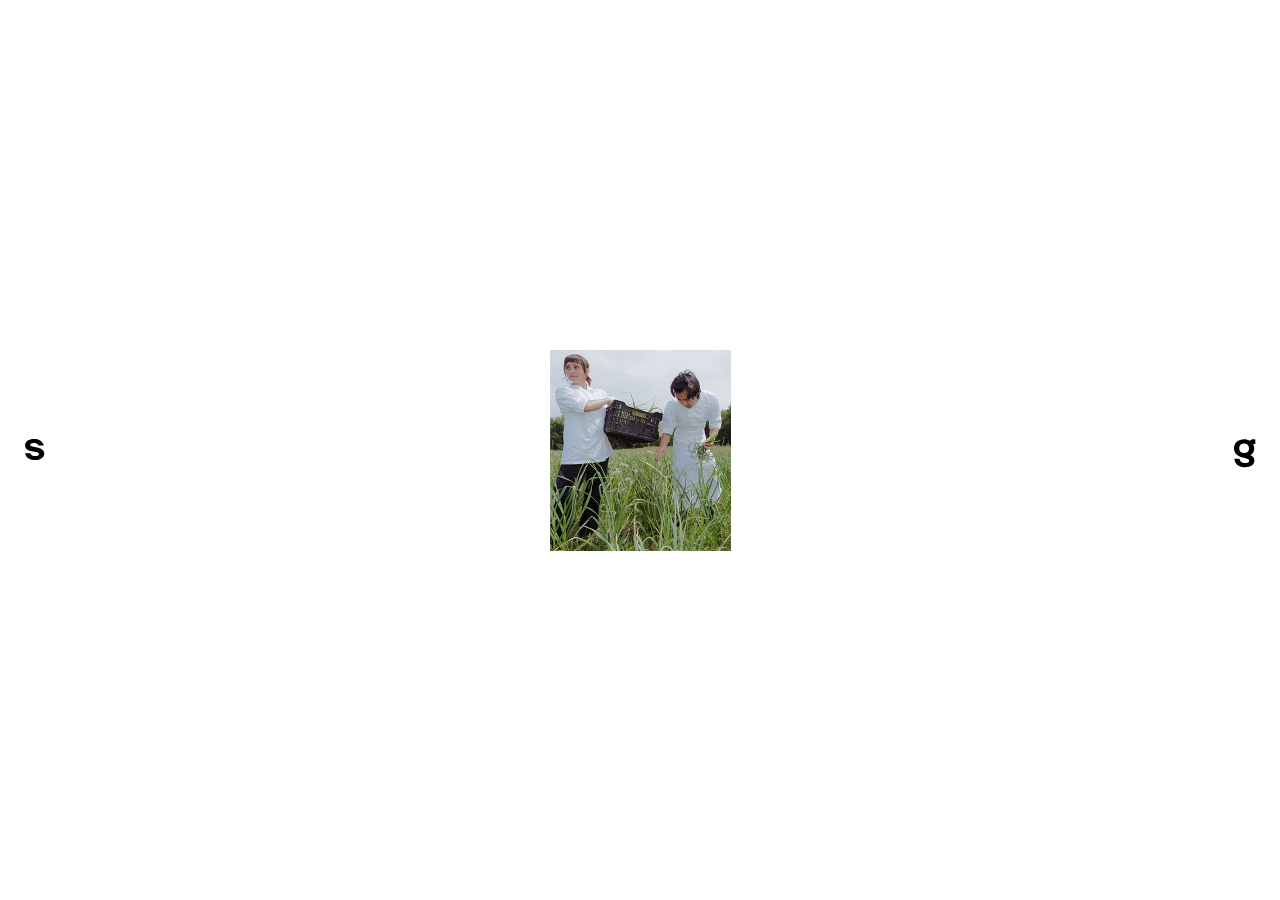
==== commit f255a464: "v5 fixes: intro s/g start joined, photos centered, blocks after photos, fluid full-height layout, no" ====
--- a/index.html
+++ b/index.html
@@ -10,7 +10,7 @@
 </head>
 <body>
 <div id="frame">
-<div id="art" data-view="intro" data-step="1">
+<div id="art" class="i-mono" data-view="intro" data-step="1">
 
   <img class="mk mk-s" id="mk-s" src="assets/brand/s.svg" alt="s" width="21" height="23">
   <img class="mk mk-g" id="mk-g" src="assets/brand/g.svg" alt="g" width="23" height="29">
--- a/css/style.css
+++ b/css/style.css
@@ -19,7 +19,7 @@
   --font-cn: "GT America Compressed", "Arial Narrow", "Helvetica Neue", Arial, sans-serif;
   --track: -0.03em;
   --ease: cubic-bezier(.22,.8,.24,1); --ease-io: cubic-bezier(.65,0,.35,1);
-  --t-panel: 650ms; --t-block: 500ms; --t-skew: 420ms; --t-fade: 220ms; --t-edges: 800ms; --t-collapse: 500ms;
+  --t-panel: 650ms; --t-block: 500ms; --t-skew: 420ms; --t-fade: 220ms; --t-edges: 800ms; --t-collapse: 450ms; --t-blocks: 500ms;
 }
 * { box-sizing: border-box; margin: 0; padding: 0; }
 html, body { height: 100%; background: #fff; overflow: hidden; }
@@ -29,25 +29,26 @@
 button:focus-visible, [tabindex]:focus-visible { outline: 2px solid var(--ev); outline-offset: 2px; }
 p { line-height: .88; }
 
-#frame { position: fixed; inset: 0; display: grid; place-items: center; background: #fff; }
-#art { position: absolute; left: 50%; top: 50%; margin: -405px 0 0 -720px; width: 1440px; height: 810px; transform-origin: center center; background: #fff; overflow: hidden; --pl: 1435px; }
-#art[data-view="main"] { --pl: 1083px; }
-#art[data-view="about"] { --pl: 731px; }
-#art[data-view="library"] { --pl: 848px; }
+#frame { position: fixed; inset: 0; background: #fff; }
+/* Fluid layout: margin 25px, gutter 20px. --pl is the left edge of the panel area (used to center the stage and place g). */
+#art { position: absolute; inset: 0; overflow: hidden; --pl: calc(100vw - 4px); --sw: min(32.36vw, 560px); }
+#art[data-view="main"] { --pl: calc(100vw - 357px); }
+#art[data-view="about"] { --pl: calc(100vw - 709px); }
+#art[data-view="library"] { --pl: calc(100vw - 592px); }
 
 /* ---------- s and g ---------- */
-.mk { position: absolute; top: 394px; display: block; user-select: none; -webkit-user-drag: none; pointer-events: none; }
+.mk { position: absolute; top: calc(50% - 11px); display: block; user-select: none; -webkit-user-drag: none; pointer-events: none; }
 .mk-s { left: 25px; width: 20.28px; height: 22.08px; transition: left var(--t-panel) var(--ease); }
 .mk-g { left: calc(var(--pl) - 42px); width: 22.28px; height: 28.51px; transition: left var(--t-panel) var(--ease); }
-#art.i-mono .mk-s { left: 698px; } #art.i-mono .mk-g { left: 722px; }
+#art.i-mono .mk-s { left: calc(50vw - 23px); } #art.i-mono .mk-g { left: calc(50vw + 0.5px); }
 #art[data-view="intro"] .mk-s, #art[data-view="intro"] .mk-g { transition-duration: var(--t-edges); transition-timing-function: var(--ease-io); }
 #art.i-mono.i-edges .mk-s { left: 25px; } #art.i-mono.i-edges .mk-g { left: calc(var(--pl) - 42px); }
 
-/* ---------- stage ---------- */
-#stage { position: absolute; top: 50px; height: 710px; width: 466px; left: calc(var(--pl) / 2 + 1.5px - 233px); transition: left var(--t-panel) var(--ease), opacity var(--t-collapse) var(--ease), transform var(--t-collapse) var(--ease); }
+/* ---------- stage (height and top are set from script: viewport height minus 100px, at most 760px) ---------- */
+#stage { position: absolute; width: var(--sw); left: calc(var(--pl) / 2 + 1.5px); margin-left: calc(var(--sw) / -2); transition: left var(--t-panel) var(--ease), opacity var(--t-blocks) var(--ease), transform var(--t-blocks) var(--ease); }
 #art[data-view="intro"] #stage { opacity: 0; transform: scale(.94); pointer-events: none; }
-#art.i-collapse #stage { opacity: 1; transform: none; }
-.blk { position: absolute; left: 0; width: 466px; border-radius: 46.773px; display: grid; place-items: center; text-align: center; overflow: visible;
+#art.i-blocks #stage { opacity: 1; transform: none; }
+.blk { position: absolute; left: 0; width: 100%; border-radius: 46.773px; display: grid; place-items: center; text-align: center; overflow: visible;
   font-family: var(--font-cn); font-weight: 700; font-size: 30px; line-height: .88; text-transform: uppercase; white-space: nowrap; letter-spacing: 0;
   transition: top var(--t-block) var(--ease), height var(--t-block) var(--ease), background-color var(--t-fade) linear, transform var(--t-skew) var(--ease), opacity var(--t-block) var(--ease); }
 .blk[data-id="e"] { cursor: default; }
@@ -56,15 +57,16 @@
 .blk .lab { display: block; padding: 0 20px; }
 .blk .lab em { font-style: inherit; }
 
-/* ---------- panels ---------- */
-.panel { position: absolute; top: 25px; height: 760px; width: 332px; left: 1465px; background: var(--panel); border-radius: 23px; transition: left var(--t-panel) var(--ease); z-index: 3; }
-#art[data-view="main"] #p-main { left: 1083px; }
-#art[data-view="about"] #p-main { left: 731px; }
-#art[data-view="about"] #p-about { left: 1084px; }
-#art[data-view="library"] #p-lib { left: 848px; width: 567px; }
-#p-lib { width: 567px; }
+/* ---------- panels: full height between the 25px margins ---------- */
+.panel { position: absolute; top: 25px; bottom: 25px; width: 332px; right: -380px; background: var(--panel); border-radius: 23px; transition: right var(--t-panel) var(--ease); z-index: 3; }
+#art[data-view="main"] #p-main { right: 25px; }
+#art[data-view="about"] #p-main { right: 377px; }
+#art[data-view="about"] #p-about { right: 25px; }
+#p-lib { width: 567px; right: -620px; }
+#art[data-view="library"] #p-lib { right: 25px; }
 .panel .in { position: absolute; inset: 20px; display: flex; flex-direction: column; justify-content: space-between; }
-.panel .body { min-height: 0; flex: 1 1 auto; position: relative; }
+.panel .body { min-height: 0; flex: 1 1 auto; position: relative; overflow-y: auto; overflow-x: hidden; scrollbar-width: none; }
+.panel .body::-webkit-scrollbar { display: none; }
 .foot { flex: none; display: flex; gap: 4px; height: 38px; }
 .btn { height: 38px; border-radius: 13px; font-size: 18px; line-height: 38px; text-align: center; color: #fff; padding: 0; transition: opacity var(--t-fade) linear, background-color var(--t-fade) linear; }
 .btn-black { background: #000; } .btn-gray { background: var(--gray-2); }
@@ -76,7 +78,7 @@
 .stepper .on button { background: #000; }
 .stepper hr { flex: 1; height: 1px; border: 0; background: var(--gray-1); transition: background-color var(--t-fade) linear; }
 .stepper hr.on { background: #000; }
-#step-body { position: absolute; left: 0; right: 0; top: 55px; bottom: 0; }
+#step-body { position: absolute; left: 0; right: 0; top: 55px; bottom: 0; min-height: 640px; }
 #step-body > .sw { position: absolute; inset: 0; animation: swap var(--t-fade) linear; }
 @keyframes swap { from { opacity: 0; } to { opacity: 1; } }
 
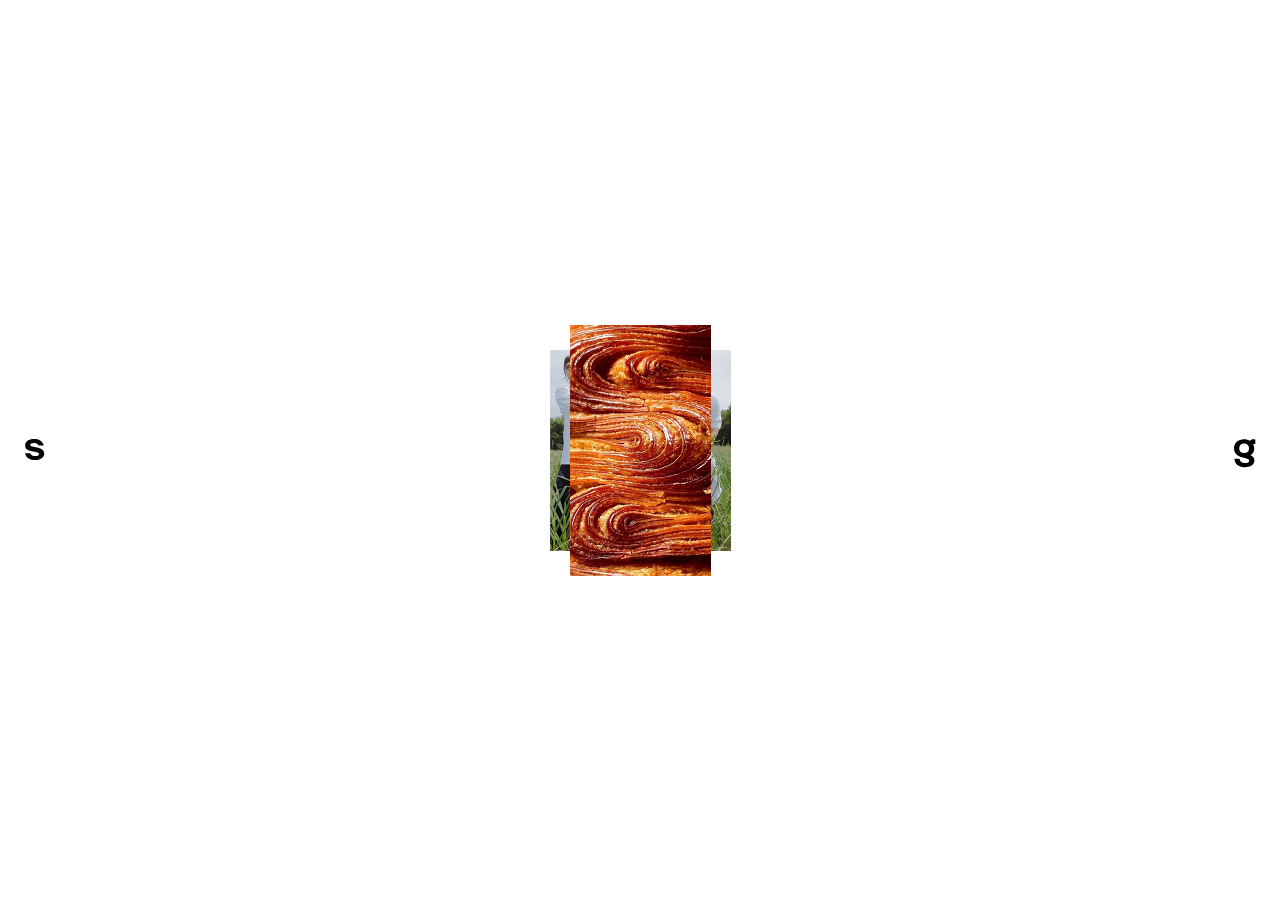
==== commit af9b0266: "v5: rebuild panel content as flex + gap from the Figma auto layout (no absolute positioning for cont" ====
--- a/index.html
+++ b/index.html
@@ -25,7 +25,7 @@
         <ol class="stepper" id="stepper" aria-label="Steps"></ol>
         <div id="step-body"></div>
       </div>
-      <div class="foot" id="foot"></div>
+      <div class="bottom"><div id="bottom-extra"></div><div class="foot" id="foot"></div></div>
     </div>
   </section>
 
--- a/css/style.css
+++ b/css/style.css
@@ -1,9 +1,9 @@
 /* Sweetgreen Color Field, v5. Built from the Figma frames (1440 x 810 artboard, scaled to fit).
-   Fonts: GT America Standard Regular for text, GT America Compressed Bold for color names, "Aa" and step numbers.
+   Fonts: GT America Standard Regular for text, GT America Condensed for color names, "Aa" and step numbers.
    Letter-spacing is -3% everywhere (the design mixes 3.3% and 4%; normalized). */
 @font-face { font-family: "GT America"; src: url("../fonts/GTAmerica-Standard-Regular-Trial.otf") format("opentype"); font-weight: 400; font-style: normal; font-display: swap; }
-@font-face { font-family: "GT America Compressed"; src: url("../fonts/GTAmerica-Compressed-Bold-Trial.otf") format("opentype"); font-weight: 700; font-style: normal; font-display: swap; }
-@font-face { font-family: "GT America Compressed"; src: url("../fonts/GTAmerica-Compressed-Bold-Italic-Trial.otf") format("opentype"); font-weight: 700; font-style: italic; font-display: swap; }
+/* Condensed Bold ("Cn_Bd" in the design). There is no Condensed italic file, so the browser synthesizes the italic. */
+@font-face { font-family: "GT America Condensed"; src: url("../fonts/GTAmerica-Condensed-Bold-Trial.otf") format("opentype"); font-weight: 700; font-style: normal; font-display: swap; }
 
 :root {
   --ev: #00A810;
@@ -16,22 +16,27 @@
   --red: #fe4848;
   --good: #00ac00;
   --font: "GT America", "Helvetica Neue", Helvetica, Arial, sans-serif;
-  --font-cn: "GT America Compressed", "Arial Narrow", "Helvetica Neue", Arial, sans-serif;
+  --font-cn: "GT America Condensed", "Arial Narrow", "Helvetica Neue", Arial, sans-serif;
   --track: -0.03em;
   --ease: cubic-bezier(.22,.8,.24,1); --ease-io: cubic-bezier(.65,0,.35,1);
+  --stage-max-h: 760px;   /* tallest the three color blocks get */
+  --stage-margin-y: 50px; /* space above and below the blocks */
+  --t-pill: 380ms; --t-title: 350ms;
   --t-panel: 650ms; --t-block: 500ms; --t-skew: 420ms; --t-fade: 220ms; --t-edges: 800ms; --t-collapse: 450ms; --t-blocks: 500ms;
 }
 * { box-sizing: border-box; margin: 0; padding: 0; }
+/* letter-spacing in em is turned into pixels where it is declared and then INHERITED as pixels, so setting it once on body gave every size the same -0.48px. Declaring it on every element makes it proportional (-3% of each element's own size). */
+* { letter-spacing: var(--track); }
 html, body { height: 100%; background: #fff; overflow: hidden; }
-body { font-family: var(--font); color: var(--ink); letter-spacing: var(--track); -webkit-font-smoothing: antialiased; }
-button, input { font: inherit; letter-spacing: inherit; color: inherit; background: none; border: 0; outline: 0; }
+body { font-family: var(--font); color: var(--ink); -webkit-font-smoothing: antialiased; }
+button, input { font: inherit; color: inherit; background: none; border: 0; outline: 0; }
 button { cursor: pointer; }
 button:focus-visible, [tabindex]:focus-visible { outline: 2px solid var(--ev); outline-offset: 2px; }
 p { line-height: .88; }
 
 #frame { position: fixed; inset: 0; background: #fff; }
 /* Fluid layout: margin 25px, gutter 20px. --pl is the left edge of the panel area (used to center the stage and place g). */
-#art { position: absolute; inset: 0; overflow: hidden; --pl: calc(100vw - 4px); --sw: min(32.36vw, 560px); }
+#art { position: absolute; inset: 0; overflow: hidden; --pl: calc(100vw - 4px); --sw: min(32.36vw, 560px); /* block width: 32.36% of the window, at most 560px */ }
 #art[data-view="main"] { --pl: calc(100vw - 357px); }
 #art[data-view="about"] { --pl: calc(100vw - 709px); }
 #art[data-view="library"] { --pl: calc(100vw - 592px); }
@@ -48,14 +53,24 @@
 #stage { position: absolute; width: var(--sw); left: calc(var(--pl) / 2 + 1.5px); margin-left: calc(var(--sw) / -2); transition: left var(--t-panel) var(--ease), opacity var(--t-blocks) var(--ease), transform var(--t-blocks) var(--ease); }
 #art[data-view="intro"] #stage { opacity: 0; transform: scale(.94); pointer-events: none; }
 #art.i-blocks #stage { opacity: 1; transform: none; }
-.blk { position: absolute; left: 0; width: 100%; border-radius: 46.773px; display: grid; place-items: center; text-align: center; overflow: visible;
-  font-family: var(--font-cn); font-weight: 700; font-size: 30px; line-height: .88; text-transform: uppercase; white-space: nowrap; letter-spacing: 0;
-  transition: top var(--t-block) var(--ease), height var(--t-block) var(--ease), background-color var(--t-fade) linear, transform var(--t-skew) var(--ease), opacity var(--t-block) var(--ease); }
+/* Color blocks. Technique read from the símon.com source: each block sits in a wrapper with its own CSS perspective
+   (30vh, origin 50% 50%); the face inside rotates with rotateY/rotateX, the pivot (transform-origin) eases to the pointer,
+   an "active" block gets a soft drop shadow, and pressing squeezes the wrapper to .95. */
+.blk { position: absolute; left: 0; width: 100%; perspective: 30vh; perspective-origin: 50% 50%;
+  transition: top var(--t-block) var(--ease), height var(--t-block) var(--ease), opacity var(--t-block) var(--ease), transform .3s; }
+.blk .face { position: absolute; inset: 0; border-radius: 46.773px; display: flex; flex-direction: column; align-items: center; justify-content: center; text-align: center;
+  font-family: var(--font-cn); font-weight: 700; font-size: 30px; line-height: .88; text-transform: uppercase; white-space: nowrap; letter-spacing: -0.02em;
+  transform-origin: 50% 50%; will-change: transform; transition: background-color var(--t-fade) linear, color var(--t-fade) linear, box-shadow .5s, transform-origin .3s; }
+.blk.gone { opacity: 0; pointer-events: none; }
 .blk[data-id="e"] { cursor: default; }
-.blk.gone { opacity: 0; pointer-events: none; }
-.blk.sel { transform: translate(6px, 6px) rotate(-2deg) skewX(-10deg) scale(.996, .972); font-style: italic; z-index: 2; }
+.blk:not([data-id="e"]):active { transform: scale(.95); transition-duration: var(--t-block), var(--t-block), var(--t-block), .1s; }
+.blk.hot .face { box-shadow: 0 .5rem 2rem -.15rem rgba(0,0,0,.2); }
+.blk.hot:active .face { box-shadow: 0 .25rem 1rem -.2rem rgba(0,0,0,.1); }
+.blk { z-index: 1; } .blk[data-id="e"] { z-index: 0; } /* Ripe and Grounded always sit in front of Evergreen */
+.blk.hot, .blk.sel { z-index: 3; }
 .blk .lab { display: block; padding: 0 20px; }
-.blk .lab em { font-style: inherit; }
+/* not chosen yet: panel gray with inactive-step gray type */
+.blk.blank .face { background: #eee; color: #c1c1c1; }
 
 /* ---------- panels: full height between the 25px margins ---------- */
 .panel { position: absolute; top: 25px; bottom: 25px; width: 332px; right: -380px; background: var(--panel); border-radius: 23px; transition: right var(--t-panel) var(--ease); z-index: 3; }
@@ -64,33 +79,49 @@
 #art[data-view="about"] #p-about { right: 25px; }
 #p-lib { width: 567px; right: -620px; }
 #art[data-view="library"] #p-lib { right: 25px; }
+
+/* ---------- layout: flex + gap, mirroring the Figma auto layout ----------
+   panel (padding 20) > .in: column, space-between > [ .body (stepper, step) , .bottom (extras, buttons) ].
+   .stack is a column with a gap; the gap comes from the .gapN class (value in px = N). */
 .panel .in { position: absolute; inset: 20px; display: flex; flex-direction: column; justify-content: space-between; }
-.panel .body { min-height: 0; flex: 1 1 auto; position: relative; overflow-y: auto; overflow-x: hidden; scrollbar-width: none; }
+.panel .body { min-height: 0; flex: 1 1 auto; display: flex; flex-direction: column; gap: 27px; overflow-y: auto; overflow-x: hidden; scrollbar-width: none; }
 .panel .body::-webkit-scrollbar { display: none; }
-.foot { flex: none; display: flex; gap: 4px; height: 38px; }
+.bottom { flex: none; display: flex; flex-direction: column; }
+.share { padding-bottom: 30px; }
+.foot { flex: none; display: flex; gap: 4px; width: 100%; }
+.stack { display: flex; flex-direction: column; gap: var(--g, 0); }
+.stack.center { align-items: center; }
+.stack > .stack, .stack > .fieldbox, .stack > .track, .stack > .axis, .stack > .inp { align-self: stretch; }
+.gap3 { --g: 3px; } .gap7 { --g: 7px; } .gap8 { --g: 8px; } .gap9 { --g: 9px; } .gap12 { --g: 12px; } .gap13 { --g: 13px; }
+.gap15 { --g: 15px; } .gap17 { --g: 17px; } .gap18 { --g: 18px; } .gap20 { --g: 20px; } .gap35 { --g: 35px; }
 .btn { height: 38px; border-radius: 13px; font-size: 18px; line-height: 38px; text-align: center; color: #fff; padding: 0; transition: opacity var(--t-fade) linear, background-color var(--t-fade) linear; }
 .btn-black { background: #000; } .btn-gray { background: var(--gray-2); }
-.btn.w123 { width: 123px; } .btn.w250 { width: 250px; } .btn.grow { flex: 1; } .btn.q { width: 38px; font-weight: 700; font-size: 20px; }
+.btn.w123 { width: 123px; } .btn.w250 { width: 250px; } .btn.grow { flex: 1; } .btn.q { width: 38px; display: grid; place-items: center; } .btn.q svg { width: 10px; height: 16px; display: block; }
 .btn:hover { opacity: .88; }
 
-.stepper { list-style: none; display: flex; align-items: center; height: 28px; padding: 0 9px; }
+/* stepper: 4 circles (28) and 3 lines (54), padding 0 9 */
+.stepper { list-style: none; flex: none; display: flex; align-items: center; justify-content: center; padding: 0 9px; }
 .stepper button { width: 28px; height: 28px; border-radius: 50%; background: var(--gray-1); color: #fff; font-family: var(--font-cn); font-weight: 700; font-size: 14px; line-height: 28px; text-align: center; letter-spacing: 0; transition: background-color var(--t-fade) linear; padding: 0; display: block; }
 .stepper .on button { background: #000; }
-.stepper hr { flex: 1; height: 1px; border: 0; background: var(--gray-1); transition: background-color var(--t-fade) linear; }
+.stepper hr { width: 54px; flex: none; height: 1px; border: 0; background: var(--gray-1); transition: background-color var(--t-fade) linear; }
 .stepper hr.on { background: #000; }
-#step-body { position: absolute; left: 0; right: 0; top: 55px; bottom: 0; min-height: 640px; }
-#step-body > .sw { position: absolute; inset: 0; animation: swap var(--t-fade) linear; }
+
+/* a step: .sw is the column that holds it (gap between heading and content differs per step in the design) */
+#step-body { flex: none; width: 100%; }
+.sw { width: 100%; display: flex; flex-direction: column; align-items: center; animation: swap var(--t-fade) linear; }
+.sw.s1 { gap: 35px; } .sw.s2 { gap: 30px; } .sw.s3 { gap: 25px; }
+.sw > .stack { width: 100%; }
 @keyframes swap { from { opacity: 0; } to { opacity: 1; } }
 
-.hd { text-align: center; }
-.hd h2 { font-weight: 400; font-size: 20px; line-height: .88; height: 18px; }
-.hd p { font-size: 14px; color: var(--gray-3); height: 16px; margin-top: 8px; line-height: 16px; }
-.lt { color: var(--gray-3); font-size: 14px; line-height: 16px; }
-.abs { position: absolute; left: 0; right: 0; }
+.hd { display: flex; flex-direction: column; align-items: center; gap: 10px; text-align: center; }
+.hd h2 { font-weight: 400; font-size: 20px; line-height: .9; }
+.hd p { font-size: 14px; color: var(--gray-3); line-height: 1.11; }
+.s3 .hd p, .s4 .hd p { line-height: .88; }
+.lt { color: var(--gray-3); font-size: 14px; line-height: 1.11; }
 
 /* step 1 */
-.axis { display: flex; align-items: center; gap: 14px; height: 16px; color: var(--gray-3); font-size: 14px; line-height: 16px; justify-content: space-between; }
-.axis i { flex: 1; height: 8px; position: relative; }
+.axis { display: flex; align-items: center; justify-content: space-between; color: var(--gray-3); font-size: 14px; line-height: 1.11; }
+.axis i { flex: none; width: 177px; height: 8px; position: relative; }
 .axis i::before { content: ""; position: absolute; left: 1px; right: 1px; top: 3.5px; height: 1px; background: #9a9a9a; }
 .axis i::after, .axis i b { content: ""; position: absolute; top: 1.5px; width: 5px; height: 5px; border: solid #9a9a9a; border-width: 0 0 1px 1px; transform: rotate(45deg); left: 2px; }
 .axis i b { left: auto; right: 2px; border-width: 1px 1px 0 0; }
@@ -98,81 +129,87 @@
 .track .knob { position: absolute; border-radius: 50%; background: var(--gray-1); top: 50%; transform: translateY(-50%); }
 .track.big { height: 23px; } .track.big .knob { width: 19px; height: 19px; }
 .track.small { height: 15px; border-radius: 8px; } .track.small .knob { width: 13px; height: 13px; }
-.opts { display: flex; flex-direction: column; gap: 0; }
-.opt { text-align: left; border-radius: 13px; padding: 11px; display: block; width: 100%; position: relative; }
-.opt.on { background: #fff; }
-.opt small { display: block; font-size: 11px; line-height: 11px; color: var(--gray-3); }
-.opt .dots { display: flex; gap: 2px; margin: 5px 0 5px; height: 11px; }
+.opts { position: relative; display: flex; flex-direction: column; }
+.pill { position: absolute; left: 0; top: 0; width: 0; height: 0; background: #fff; border-radius: 13px; z-index: 0; pointer-events: none; transition: left var(--t-pill) var(--ease), top var(--t-pill) var(--ease), width var(--t-pill) var(--ease), height var(--t-pill) var(--ease), opacity var(--t-fade) linear; }
+.pill.still { transition: none; }
+.opt { position: relative; z-index: 1; display: flex; flex-direction: column; gap: 5px; width: 100%; text-align: left; padding: 10px 10px 12px; border: 1px solid transparent; border-radius: 13px; }
+.opt small { font-size: 12px; line-height: .88; color: var(--gray-3); }
+.opt .dots { display: flex; gap: 2px; height: 11px; }
 .opt .dots i { width: 11px; height: 11px; border-radius: 50%; display: block; }
-.opt b { display: block; font-weight: 400; font-size: 18px; line-height: 18px; white-space: nowrap; }
-.opt .nr { display: block; color: var(--red); font-size: 10px; line-height: 10px; margin-top: 8px; }
-.opt:not(.on):has(.nr) { padding-bottom: 12px; }
+.opt b { font-weight: 400; font-size: 18px; line-height: .9; white-space: nowrap; }
+.opt .nr { color: var(--red); font-size: 11px; line-height: .88; margin-top: 4px; }
 
 /* step 2 */
-.tabs { display: flex; justify-content: center; height: 26px; }
-.tab { height: 26px; border-radius: 13px; padding: 0 10px; font-size: 14px; display: inline-flex; align-items: center; gap: 4.5px; line-height: 16px; white-space: nowrap; transition: background-color var(--t-fade) linear; }
-.tab.on { background: #fff; }
-.tab i { width: 11px; height: 11px; border-radius: 50%; display: block; }
-.fieldbox { position: relative; height: 157px; border-radius: 14px; background: #e3e3e3; overflow: hidden; touch-action: none; cursor: crosshair; }
+.tabs { position: relative; display: flex; justify-content: center; align-items: flex-start; }
+.tab { position: relative; z-index: 1; display: flex; align-items: center; gap: 4.5px; padding: 3px 9px 5px; border: 1px solid transparent; border-radius: 13px; font-size: 14px; line-height: 1.11; white-space: nowrap; }
+.tab i { width: 11px; height: 11px; border-radius: 50%; display: block; flex: none; }
+.fieldbox { position: relative; height: 157px; border-radius: 15px; background: #e3e3e3; overflow: hidden; touch-action: none; cursor: crosshair; }
 .fieldbox canvas { position: absolute; inset: 0; width: 100%; height: 100%; display: block; }
 .mkr { position: absolute; width: 16px; height: 16px; margin: -8px 0 0 -8px; border-radius: 50%; border: 1.5px solid #fff; pointer-events: none; box-shadow: 0 0 0 .5px rgba(0,0,0,.18); transition: left 90ms linear, top 90ms linear; }
-.mkr.ev em { position: absolute; left: 50%; top: 17px; transform: translateX(-50%); background: #fff; border-radius: 5px; font: normal 6px/10px var(--font); letter-spacing: 0; padding: 0 5px; height: 10px; text-transform: uppercase; color: #000; }
+.mkr.ev em { position: absolute; left: 50%; top: 18px; transform: translateX(-50%); background: rgba(255,255,255,.8); border-radius: 13px; font: normal 10px/.88 var(--font); letter-spacing: var(--track); padding: 3px 4px 4px; text-transform: uppercase; color: #000; white-space: nowrap; }
 .inp { position: relative; height: 31px; }
-.inp input { width: 100%; height: 31px; border-radius: 16px; background: #fafafa; padding: 0 11px; font-size: 14px; }
-.inp input::placeholder { color: #aaa; opacity: 1; }
-.inp .go { position: absolute; right: 0; top: 0; width: 60px; height: 31px; border-radius: 16px; background: #000; color: #fff; font-size: 14px; }
-.inp.name input { background: transparent; box-shadow: inset 0 0 0 1px #d6d6d6; }
-.res { font-size: 14px; line-height: 16px; width: 269px; }
-.res .t { color: var(--gray-3); margin-top: 2px; line-height: 16px; }
-.tone-good { color: var(--good); } .tone-info { color: #2f7de1; } .tone-warn { color: var(--red); }
-.res .acts { display: flex; gap: 8px; margin-top: 4px; flex-wrap: wrap; }
-.lnk { text-decoration: underline; text-underline-offset: 2px; font-size: 14px; line-height: 16px; text-align: left; }
+.inp input { width: 100%; height: 31px; border-radius: 30px; background: #fff; padding: 0 72px 0 11px; font-size: 14px; }
+.inp input::placeholder { color: #adadad; opacity: 1; }
+.inp .go { position: absolute; right: 0; top: 0; width: 60px; height: 31px; border-radius: 30px; background: #000; color: #fff; font-size: 14px; }
+.res { display: flex; flex-direction: column; gap: 2px; align-self: flex-start; width: 269px; font-size: 14px; line-height: 1.11; }
+.res .t { color: #888; }
+.tone-good { color: #25ac00; } .tone-info { color: #2f7de1; } .tone-warn { color: var(--red); }
+.res .acts { display: flex; flex-wrap: wrap; gap: 8px; }
+.lnk { text-decoration: underline; text-underline-offset: 2px; font-size: 14px; line-height: 1.11; text-align: left; }
 .sw-chip { display: inline-block; width: 11px; height: 11px; border-radius: 50%; vertical-align: -1px; margin-right: 3px; }
 
 /* step 3 */
-.grid3 { width: 273px; margin: 0 auto; display: grid; grid-template-columns: repeat(3, 1fr); gap: 9.4px; }
-.rec { aspect-ratio: 84.4 / 85.4; border-radius: 13px; position: relative; display: block; box-shadow: inset 0 0 0 0 #fff; transition: box-shadow var(--t-fade) linear, transform var(--t-fade) var(--ease); }
+.grid3 { display: grid; grid-template-columns: repeat(3, 84.43px); gap: 9.38px; justify-content: center; }
+.rec { width: 84.43px; height: 85.37px; border-radius: 13px; position: relative; display: block; box-shadow: inset 0 0 0 0 #fff; transition: box-shadow var(--t-fade) linear, transform var(--t-fade) var(--ease); }
 .rec::after { content: ""; position: absolute; left: 50%; top: 50%; width: 29px; height: 29px; margin: -14.5px; border-radius: 50%; background: var(--ev); }
 .rec:hover { transform: scale(1.03); } .rec.on { box-shadow: inset 0 0 0 3px #fff; }
-.small-link { font-size: 14px; line-height: 12px; text-decoration: underline; text-underline-offset: 2px; display: block; margin: 0 auto; }
-.invite { font-size: 14px; line-height: 16px; }
+#reset { display: flex; justify-content: center; }
+.small-link { font-size: 14px; line-height: .88; text-decoration: underline; text-underline-offset: 2px; }
+.invite { font-size: 14px; line-height: 1.11; text-align: center; max-width: 273px; }
 
 /* step 4 */
-.crow { display: flex; gap: 10px; align-items: center; }
+.apply-body { width: 281px; }
+.rows4 { width: 100%; align-items: flex-start; }
+.crow { display: flex; align-items: center; gap: 10px; }
 .crow .sw { width: 51px; height: 51px; border-radius: 7px; flex: none; }
-.crow .nm { display: flex; gap: 7px; align-items: flex-end; font-size: 14px; line-height: 12px; white-space: nowrap; }
+.crow .nm { display: flex; align-items: flex-end; gap: 7px; font-size: 14px; line-height: .88; white-space: nowrap; }
 .crow .nm span { color: var(--gray-3); font-size: 12px; }
-.crow .vals { display: grid; grid-template-columns: auto auto; gap: 2px 7px; margin-top: 7px; }
-.val { display: flex; align-items: center; gap: 5px; font-size: 12px; line-height: 12px; color: var(--gray-3); text-align: left; white-space: nowrap; }
-.val > span { display: block; min-width: 0; }
+.crow .vals { display: inline-grid; grid-template-columns: repeat(2, fit-content(100%)); gap: 2px 7px; }
+.val { display: flex; align-items: center; gap: 5px; font-size: 12px; line-height: .88; color: var(--gray-3); text-align: left; white-space: nowrap; }
 .val.cm > span { width: 40px; }
-.val code { font: 11px/1.05 var(--font); letter-spacing: var(--track); color: #6f6f6f; background: var(--pill); border: .536px solid #b2b2b2; border-radius: 3.2px; padding: 2px 3px; }
-.mx { display: grid; grid-template-columns: repeat(5, 1fr); gap: 6px 4.5px; padding: 0 3px; }
-.mx .h { display: flex; justify-content: center; height: 11px; align-items: center; margin-bottom: 1px; }
+.val code { font: 11px/1.05 var(--font); letter-spacing: var(--track); color: #6f6f6f; background: var(--pill); border: .536px solid #b2b2b2; border-radius: 3.213px; padding: 2px 3px; }
+.mxwrap { width: 285px; }
+.mx { display: grid; gap: 5px; width: 100%; }
+.mx .h { display: flex; justify-content: center; align-items: center; height: 11px; margin-bottom: 2px; }
 .mx .h i { width: 11px; height: 11px; border-radius: 50%; display: block; box-shadow: 0 0 0 .5px rgba(0,0,0,.2); }
-.mx .c { height: 38px; border-radius: 5px; position: relative; display: grid; place-items: center; font-family: var(--font-cn); font-weight: 700; font-size: 14px; letter-spacing: 0; }
-.mx .c .m { position: absolute; right: 4px; bottom: 2px; font: 700 8px/8px var(--font-cn); }
+.mx .c { height: 39px; border-radius: 3px; position: relative; display: grid; place-items: center; font-family: var(--font-cn); font-weight: 700; font-size: 14px; line-height: .88; letter-spacing: 0; }
+.mx .c.same { background: repeating-linear-gradient(45deg, #e4e4e8 0 4px, #f6f6f8 4px 8px); }
+.mx .c.lvl-fail .a { opacity: .4; text-decoration: line-through; }
+.mx .c .m { position: absolute; right: 4px; bottom: 4px; font: 400 10.5px/.88 var(--font); letter-spacing: var(--track); display: flex; }
 .mx .c .m svg { display: block; width: 8px; height: 8px; }
-.legend { font-size: 12px; line-height: 14px; color: var(--gray-3); padding: 0 3px; }
-.legend span { margin-right: 8px; white-space: nowrap; } .legend svg { width: 9px; height: 9px; vertical-align: -1px; margin-right: 2px; }
-.sh { font-size: 14px; line-height: 16px; } .sh .row { display: flex; gap: 8px; margin-top: 3px; } .sh .row .lnk { font-size: 14px; }
-.dense .crow .sw { width: 34px; height: 34px; } .dense .crow .vals { margin-top: 4px; } .dense .mx .c { height: 28px; }
+.legend { display: flex; flex-wrap: wrap; align-items: center; gap: 5px 10px; width: 251px; font-size: 12px; line-height: .88; color: var(--gray-3); }
+.legend span { display: inline-flex; align-items: center; gap: 2px; white-space: nowrap; }
+.legend b { font-weight: 400; color: #000; } .legend svg { width: 9px; height: 9px; color: #000; }
+.lt.left { font-size: 12px; line-height: 1.11; }
+.share p { font-size: 14px; line-height: 1.11; } .share .row { display: flex; gap: 7px; }
+.pname, .pname input { height: 28px; } .pname input { border-radius: 14px; }
 
 /* about */
 .about { flex: 1 1 auto; min-height: 0; font-size: 17.5px; line-height: 16px; overflow: hidden; letter-spacing: -0.045em; }
 .about p { line-height: 16px; } .about p + p { margin-top: 16px; text-indent: 18px; }
 
-/* library */
-.lib { flex: 1 1 auto; min-height: 0; overflow-y: auto; scrollbar-width: none; display: grid; grid-template-columns: repeat(4, 95px); justify-content: space-between; align-content: start; row-gap: 31px; padding: 20px 20px 0; margin: 0 0 15px; -webkit-mask-image: linear-gradient(#000 calc(100% - 4px), transparent); }
+/* library: padding 40 40 20, grid 4 columns (gap 36 x 30), Close under it */
+#p-lib .in { inset: 0; padding: 40px 40px 20px; gap: 15px; }
+.lib { flex: 1 1 auto; min-height: 0; overflow-y: auto; scrollbar-width: none; display: grid; grid-template-columns: repeat(4, 1fr); gap: 30px 36px; align-content: start; border-radius: 13.5px; }
 .lib::-webkit-scrollbar { display: none; }
-.lib .it { width: 95px; text-align: center; font-size: 12px; line-height: 12px; }
-.lib .th { position: relative; width: 95px; height: 95px; border-radius: 18px; overflow: hidden; display: grid; grid-template-columns: 1fr 1fr; grid-template-rows: 1fr 1fr; }
+.lib .it { display: flex; flex-direction: column; align-items: center; gap: 14.63px; font-size: 13px; line-height: .88; text-align: center; }
+.lib .th { position: relative; width: 100%; aspect-ratio: 94.856 / 94.284; border-radius: 13.5px; overflow: hidden; display: grid; grid-template-columns: 1fr 1fr; grid-template-rows: 1fr 1fr; }
 .lib .th i { display: block; }
-.lib .nm { margin-top: 12px; height: 12px; overflow: hidden; text-overflow: ellipsis; white-space: nowrap; }
+.lib .nm { width: 100%; overflow: hidden; text-overflow: ellipsis; white-space: nowrap; }
 .lib .hov { position: absolute; left: 50%; top: 50%; width: 46px; height: 22px; margin: -11px 0 0 -23px; border-radius: 5px; background: #000; display: none; place-items: center; grid-template-columns: 1fr 1fr; }
 .lib .hov button { width: 23px; height: 22px; display: grid; place-items: center; } .lib .hov svg { width: 12px; height: 12px; }
 .lib .it:hover .hov, .lib .it:focus-within .hov { display: grid; }
-.lib .empty { grid-column: 1 / -1; font-size: 14px; line-height: 16px; color: var(--gray-3); }
+.lib .empty { grid-column: 1 / -1; font-size: 14px; line-height: 1.11; color: var(--gray-3); }
 
 .toast { position: absolute; left: 50%; bottom: 8px; transform: translate(-50%, 20px); background: #000; color: #fff; font-size: 12px; line-height: 12px; padding: 9px 14px; border-radius: 13px; opacity: 0; pointer-events: none; transition: opacity .2s linear, transform .2s var(--ease); z-index: 9; white-space: nowrap; }
 .toast.show { opacity: 1; transform: translate(-50%, 0); }
@@ -186,5 +223,8 @@
 
 @media (prefers-reduced-motion: reduce) { :root { --t-panel: 1ms; --t-block: 1ms; --t-skew: 1ms; --t-fade: 1ms; } }
 
-.abs.fieldbox, .abs.inp, .abs.track, .abs.tabs { position: absolute; }
-#p-lib .foot { padding: 0 20px; }
+
+/* intro title */
+.ititle { position: absolute; left: 0; right: 0; top: 50%; margin-top: -13px; text-align: center; font-family: var(--font-cn); font-weight: 700; font-size: 30px; line-height: 26px; letter-spacing: -0.02em; text-transform: uppercase; opacity: 0; transition: opacity var(--t-title) linear; }
+#art.i-title .ititle { opacity: 1; }
+
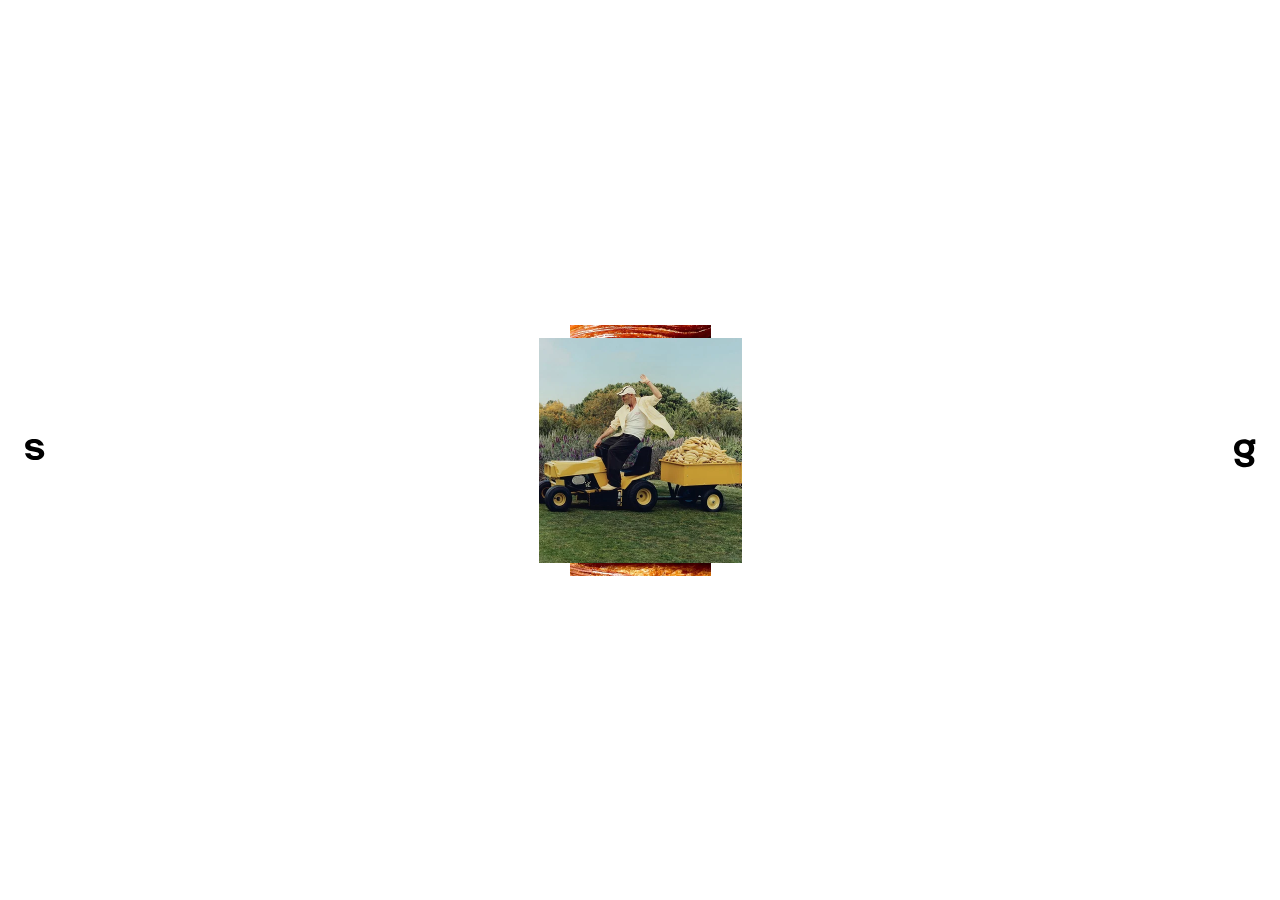
==== commit ede11646: "Color blocks 1.07x at 1440 and below; favicon is a plain Evergreen circle Co-Authored-By: Claude Son" ====
--- a/index.html
+++ b/index.html
@@ -3,9 +3,9 @@
 <head>
 <meta charset="utf-8">
 <meta name="viewport" content="width=device-width, initial-scale=1">
-<title>Sweetgreen Color Field</title>
+<title>sweetgreen color farm</title>
 <meta name="description" content="Explore new color without leaving the Sweetgreen world.">
-<link rel="icon" href="data:image/svg+xml,%3Csvg xmlns=%27http://www.w3.org/2000/svg%27 viewBox=%270 0 32 32%27%3E%3Cpath d=%27M16 2a14 14 0 1 1-14 14V2z%27 fill=%27%2300A810%27/%3E%3C/svg%3E">
+<link rel="icon" href="data:image/svg+xml,%3Csvg xmlns=%27http://www.w3.org/2000/svg%27 viewBox=%270 0 32 32%27%3E%3Ccircle cx=%2716%27 cy=%2716%27 r=%2716%27 fill=%27%2300A810%27/%3E%3C/svg%3E">
 <link rel="stylesheet" href="css/style.css">
 </head>
 <body>
--- a/css/style.css
+++ b/css/style.css
@@ -1,9 +1,9 @@
 /* Sweetgreen Color Field, v5. Built from the Figma frames (1440 x 810 artboard, scaled to fit).
    Fonts: GT America Standard Regular for text, GT America Condensed for color names, "Aa" and step numbers.
    Letter-spacing is -3% everywhere (the design mixes 3.3% and 4%; normalized). */
-@font-face { font-family: "GT America"; src: url("../fonts/GTAmerica-Standard-Regular-Trial.otf") format("opentype"); font-weight: 400; font-style: normal; font-display: swap; }
-/* Condensed Bold ("Cn_Bd" in the design). There is no Condensed italic file, so the browser synthesizes the italic. */
-@font-face { font-family: "GT America Condensed"; src: url("../fonts/GTAmerica-Condensed-Bold-Trial.otf") format("opentype"); font-weight: 700; font-style: normal; font-display: swap; }
+@font-face { font-family: "GT America"; src: url("../fonts/GTAmerica-Standard-Regular.woff2") format("woff2"); font-weight: 400; font-style: normal; font-display: swap; }
+/* Condensed Bold ("Cn_Bd" in the design). There is no Condensed italic file, so the browser synthesizes an italic if one is ever requested. */
+@font-face { font-family: "GT America Condensed"; src: url("../fonts/GTAmerica-Condensed-Bold.woff2") format("woff2"); font-weight: 700; font-style: normal; font-display: swap; }
 
 :root {
   --ev: #00A810;
@@ -18,11 +18,14 @@
   --font: "GT America", "Helvetica Neue", Helvetica, Arial, sans-serif;
   --font-cn: "GT America Condensed", "Arial Narrow", "Helvetica Neue", Arial, sans-serif;
   --track: -0.03em;
-  --ease: cubic-bezier(.22,.8,.24,1); --ease-io: cubic-bezier(.65,0,.35,1);
-  --stage-max-h: 760px;   /* tallest the three color blocks get */
-  --stage-margin-y: 50px; /* space above and below the blocks */
+  --ease: cubic-bezier(.22,.8,.24,1); --ease-io: cubic-bezier(.65,0,.35,1); --ease-edges: cubic-bezier(.45,0,.1,1);
+  /* Color block size. Start from the base size (height = window minus 2 x margin, at most --stage-max-h; width = 32.36vw, at most
+     --stage-max-w), multiply it by a factor that grows with the window width (--stage-scale at 1440px and below, up to
+     --stage-scale-large from 1920px, linear in between), then never let the blocks be taller than the sidebar (window height - 50px). */
+  --stage-max-h: 760px; --stage-max-w: 560px; --stage-margin-y: 50px;
+  --stage-scale: 1.07; --stage-scale-large: 1.3; --stage-scale-from: 1440; --stage-scale-to: 1920;
   --t-pill: 380ms; --t-title: 350ms;
-  --t-panel: 650ms; --t-block: 500ms; --t-skew: 420ms; --t-fade: 220ms; --t-edges: 800ms; --t-collapse: 450ms; --t-blocks: 500ms;
+  --t-panel: 650ms; --t-block: 500ms; --t-skew: 420ms; --t-fade: 220ms; --t-edges: 1200ms; --t-collapse: 450ms; --t-blocks: 500ms;
 }
 * { box-sizing: border-box; margin: 0; padding: 0; }
 /* letter-spacing in em is turned into pixels where it is declared and then INHERITED as pixels, so setting it once on body gave every size the same -0.48px. Declaring it on every element makes it proportional (-3% of each element's own size). */
@@ -32,11 +35,10 @@
 button, input { font: inherit; color: inherit; background: none; border: 0; outline: 0; }
 button { cursor: pointer; }
 button:focus-visible, [tabindex]:focus-visible { outline: 2px solid var(--ev); outline-offset: 2px; }
-p { line-height: .88; }
 
 #frame { position: fixed; inset: 0; background: #fff; }
 /* Fluid layout: margin 25px, gutter 20px. --pl is the left edge of the panel area (used to center the stage and place g). */
-#art { position: absolute; inset: 0; overflow: hidden; --pl: calc(100vw - 4px); --sw: min(32.36vw, 560px); /* block width: 32.36% of the window, at most 560px */ }
+#art { position: absolute; inset: 0; overflow: hidden; --pl: calc(100vw - 4px); --sw: min(32.36vw, 560px); /* fallback; the real width is set from script (see sizeStage) */ }
 #art[data-view="main"] { --pl: calc(100vw - 357px); }
 #art[data-view="about"] { --pl: calc(100vw - 709px); }
 #art[data-view="library"] { --pl: calc(100vw - 592px); }
@@ -46,25 +48,25 @@
 .mk-s { left: 25px; width: 20.28px; height: 22.08px; transition: left var(--t-panel) var(--ease); }
 .mk-g { left: calc(var(--pl) - 42px); width: 22.28px; height: 28.51px; transition: left var(--t-panel) var(--ease); }
 #art.i-mono .mk-s { left: calc(50vw - 23px); } #art.i-mono .mk-g { left: calc(50vw + 0.5px); }
-#art[data-view="intro"] .mk-s, #art[data-view="intro"] .mk-g { transition-duration: var(--t-edges); transition-timing-function: var(--ease-io); }
+#art[data-view="intro"] .mk-s, #art[data-view="intro"] .mk-g { transition-duration: var(--t-edges); transition-timing-function: var(--ease-edges); }
 #art.i-mono.i-edges .mk-s { left: 25px; } #art.i-mono.i-edges .mk-g { left: calc(var(--pl) - 42px); }
 
 /* ---------- stage (height and top are set from script: viewport height minus 100px, at most 760px) ---------- */
 #stage { position: absolute; width: var(--sw); left: calc(var(--pl) / 2 + 1.5px); margin-left: calc(var(--sw) / -2); transition: left var(--t-panel) var(--ease), opacity var(--t-blocks) var(--ease), transform var(--t-blocks) var(--ease); }
-#art[data-view="intro"] #stage { opacity: 0; transform: scale(.94); pointer-events: none; }
+#art[data-view="intro"] #stage { opacity: 0; transform: scale(.97); pointer-events: none; }
 #art.i-blocks #stage { opacity: 1; transform: none; }
 /* Color blocks. Technique read from the símon.com source: each block sits in a wrapper with its own CSS perspective
    (30vh, origin 50% 50%); the face inside rotates with rotateY/rotateX, the pivot (transform-origin) eases to the pointer,
    an "active" block gets a soft drop shadow, and pressing squeezes the wrapper to .95. */
 .blk { position: absolute; left: 0; width: 100%; perspective: 30vh; perspective-origin: 50% 50%;
   transition: top var(--t-block) var(--ease), height var(--t-block) var(--ease), opacity var(--t-block) var(--ease), transform .3s; }
-.blk .face { position: absolute; inset: 0; border-radius: 46.773px; display: flex; flex-direction: column; align-items: center; justify-content: center; text-align: center;
+.blk .face { position: absolute; inset: 0; border-radius: var(--blk-r, 46.773px); display: flex; flex-direction: column; align-items: center; justify-content: center; text-align: center;
   font-family: var(--font-cn); font-weight: 700; font-size: 30px; line-height: .88; text-transform: uppercase; white-space: nowrap; letter-spacing: -0.02em;
   transform-origin: 50% 50%; will-change: transform; transition: background-color var(--t-fade) linear, color var(--t-fade) linear, box-shadow .5s, transform-origin .3s; }
 .blk.gone { opacity: 0; pointer-events: none; }
 .blk[data-id="e"] { cursor: default; }
 .blk:not([data-id="e"]):active { transform: scale(.95); transition-duration: var(--t-block), var(--t-block), var(--t-block), .1s; }
-.blk.hot .face { box-shadow: 0 .5rem 2rem -.15rem rgba(0,0,0,.2); }
+.blk.hot .face { box-shadow: 0 .5rem 2rem -.15rem rgb(0 0 0 / 25%); }
 .blk.hot:active .face { box-shadow: 0 .25rem 1rem -.2rem rgba(0,0,0,.1); }
 .blk { z-index: 1; } .blk[data-id="e"] { z-index: 0; } /* Ripe and Grounded always sit in front of Evergreen */
 .blk.hot, .blk.sel { z-index: 3; }
@@ -92,8 +94,8 @@
 .stack { display: flex; flex-direction: column; gap: var(--g, 0); }
 .stack.center { align-items: center; }
 .stack > .stack, .stack > .fieldbox, .stack > .track, .stack > .axis, .stack > .inp { align-self: stretch; }
-.gap3 { --g: 3px; } .gap7 { --g: 7px; } .gap8 { --g: 8px; } .gap9 { --g: 9px; } .gap12 { --g: 12px; } .gap13 { --g: 13px; }
-.gap15 { --g: 15px; } .gap17 { --g: 17px; } .gap18 { --g: 18px; } .gap20 { --g: 20px; } .gap35 { --g: 35px; }
+.gap5 { --g: 5px; } .gap7 { --g: 7px; } .gap8 { --g: 8px; } .gap9 { --g: 9px; } .gap12 { --g: 12px; } .gap13 { --g: 13px; }
+.gap15 { --g: 15px; } .gap17 { --g: 17px; } .gap18 { --g: 18px; } .gap20 { --g: 20px; } .gap25 { --g: 25px; } .gap35 { --g: 35px; }
 .btn { height: 38px; border-radius: 13px; font-size: 18px; line-height: 38px; text-align: center; color: #fff; padding: 0; transition: opacity var(--t-fade) linear, background-color var(--t-fade) linear; }
 .btn-black { background: #000; } .btn-gray { background: var(--gray-2); }
 .btn.w123 { width: 123px; } .btn.w250 { width: 250px; } .btn.grow { flex: 1; } .btn.q { width: 38px; display: grid; place-items: center; } .btn.q svg { width: 10px; height: 16px; display: block; }
@@ -116,8 +118,7 @@
 .hd { display: flex; flex-direction: column; align-items: center; gap: 10px; text-align: center; }
 .hd h2 { font-weight: 400; font-size: 20px; line-height: .9; }
 .hd p { font-size: 14px; color: var(--gray-3); line-height: 1.11; }
-.s3 .hd p, .s4 .hd p { line-height: .88; }
-.lt { color: var(--gray-3); font-size: 14px; line-height: 1.11; }
+.s3 .hd p, .s4 .hd .lt { color: var(--gray-3); font-size: 14px; line-height: 1.11; }
 
 /* step 1 */
 .axis { display: flex; align-items: center; justify-content: space-between; color: var(--gray-3); font-size: 14px; line-height: 1.11; }
@@ -133,11 +134,11 @@
 .pill { position: absolute; left: 0; top: 0; width: 0; height: 0; background: #fff; border-radius: 13px; z-index: 0; pointer-events: none; transition: left var(--t-pill) var(--ease), top var(--t-pill) var(--ease), width var(--t-pill) var(--ease), height var(--t-pill) var(--ease), opacity var(--t-fade) linear; }
 .pill.still { transition: none; }
 .opt { position: relative; z-index: 1; display: flex; flex-direction: column; gap: 5px; width: 100%; text-align: left; padding: 10px 10px 12px; border: 1px solid transparent; border-radius: 13px; }
-.opt small { font-size: 12px; line-height: .88; color: var(--gray-3); }
+.opt small { font-size: 12px; line-height: 1.0; color: var(--gray-3); }
 .opt .dots { display: flex; gap: 2px; height: 11px; }
 .opt .dots i { width: 11px; height: 11px; border-radius: 50%; display: block; }
 .opt b { font-weight: 400; font-size: 18px; line-height: .9; white-space: nowrap; }
-.opt .nr { color: var(--red); font-size: 11px; line-height: .88; margin-top: 4px; }
+.opt .nr { color: var(--red); font-size: 12px; line-height: .88; margin-top: 4px; }
 
 /* step 2 */
 .tabs { position: relative; display: flex; justify-content: center; align-items: flex-start; }
@@ -191,8 +192,8 @@
 .legend span { display: inline-flex; align-items: center; gap: 2px; white-space: nowrap; }
 .legend b { font-weight: 400; color: #000; } .legend svg { width: 9px; height: 9px; color: #000; }
 .lt.left { font-size: 12px; line-height: 1.11; }
-.share p { font-size: 14px; line-height: 1.11; } .share .row { display: flex; gap: 7px; }
-.pname, .pname input { height: 28px; } .pname input { border-radius: 14px; }
+.share p { font-size: 14px; line-height: 1.11; } .share .row { display: flex; gap: 9px; }
+.pname, .pname input { height: 28px; } .pname input { border-radius: 14px; transform: translate(-2px, 0px); }
 
 /* about */
 .about { flex: 1 1 auto; min-height: 0; font-size: 17.5px; line-height: 16px; overflow: hidden; letter-spacing: -0.045em; }
@@ -200,9 +201,9 @@
 
 /* library: padding 40 40 20, grid 4 columns (gap 36 x 30), Close under it */
 #p-lib .in { inset: 0; padding: 40px 40px 20px; gap: 15px; }
-.lib { flex: 1 1 auto; min-height: 0; overflow-y: auto; scrollbar-width: none; display: grid; grid-template-columns: repeat(4, 1fr); gap: 30px 36px; align-content: start; border-radius: 13.5px; }
+.lib { flex: 1 1 auto; min-height: 0; overflow-y: auto; scrollbar-width: none; display: grid; grid-template-columns: repeat(4, minmax(0, 1fr)); gap: 30px 36px; align-content: start; border-radius: 13.5px; }
 .lib::-webkit-scrollbar { display: none; }
-.lib .it { display: flex; flex-direction: column; align-items: center; gap: 14.63px; font-size: 13px; line-height: .88; text-align: center; }
+.lib .it { min-width: 0; display: flex; flex-direction: column; align-items: center; gap: 14.63px; font-size: 13px; line-height: .88; text-align: center; }
 .lib .th { position: relative; width: 100%; aspect-ratio: 94.856 / 94.284; border-radius: 13.5px; overflow: hidden; display: grid; grid-template-columns: 1fr 1fr; grid-template-rows: 1fr 1fr; }
 .lib .th i { display: block; }
 .lib .nm { width: 100%; overflow: hidden; text-overflow: ellipsis; white-space: nowrap; }
@@ -218,7 +219,10 @@
 #intro { position: absolute; inset: 0; pointer-events: none; z-index: 5; }
 #intro img { position: absolute; display: block; opacity: 0; transform: scale(.96); object-fit: cover; transition: opacity 120ms linear, transform 260ms var(--ease); }
 #intro img.on { opacity: 1; transform: none; }
-#art.i-collapse #intro img { opacity: 0; transform: scale(.9); transition-duration: var(--t-collapse); }
+/* the photos stay fully opaque; a white panel fades in over them (a dissolve to white, not a see-through overlap) */
+.icover { position: absolute; left: 50%; top: 50%; width: 420px; height: 420px; margin: -210px 0 0 -210px; background: #fff; opacity: 0; transition: opacity var(--t-collapse) var(--ease-io); }
+#art.i-collapse .icover { opacity: 1; }
+#art.i-blocks #intro { display: none; } /* the intro layer (and its white panel) must not sit over the color blocks */
 #art[data-view="intro"] .panel { transition: none; }
 
 @media (prefers-reduced-motion: reduce) { :root { --t-panel: 1ms; --t-block: 1ms; --t-skew: 1ms; --t-fade: 1ms; } }
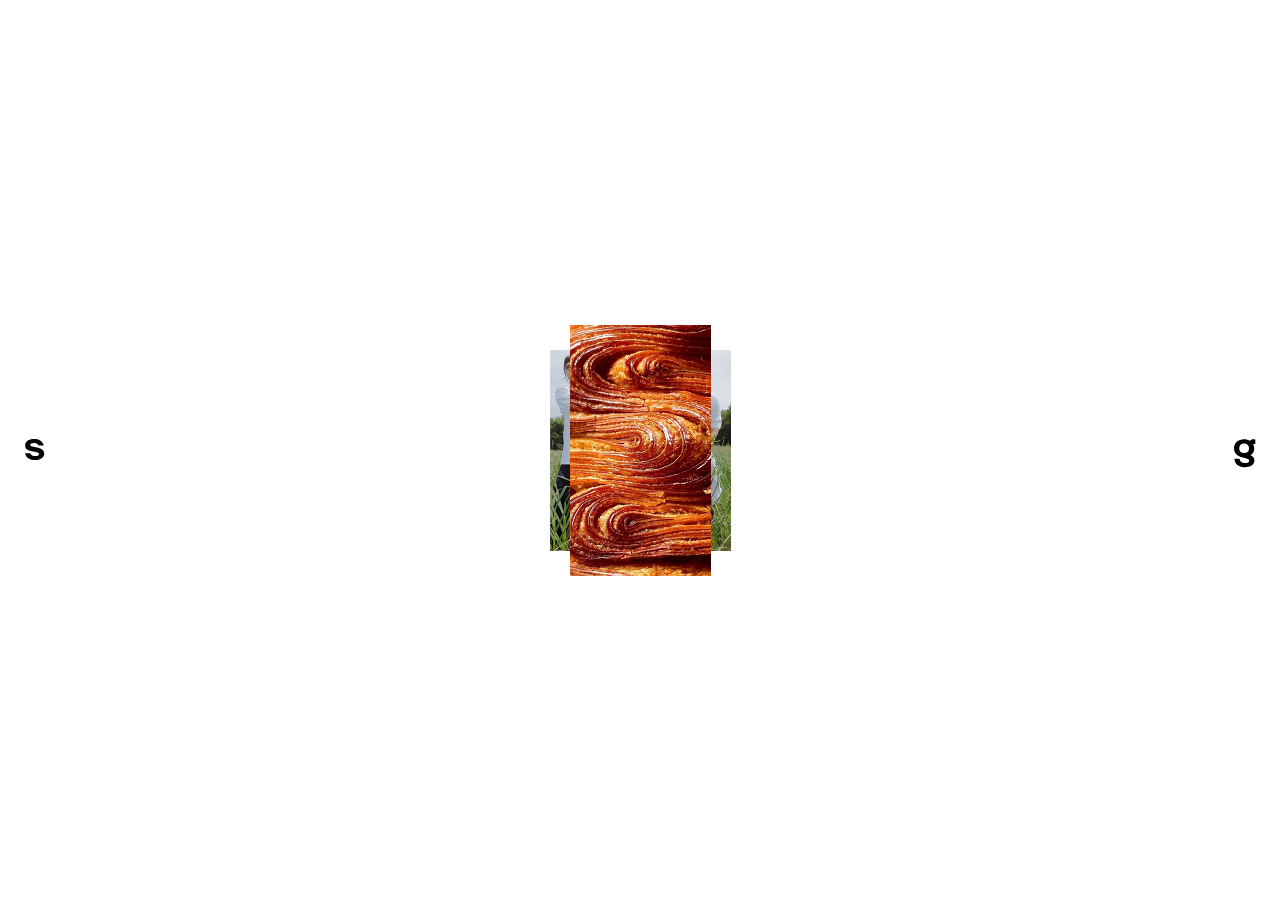
==== commit b89b5ec0: "Suggest: narrower hue band, no counter line, verdict kept; photo upload extracts main tones Co-Autho" ====
--- a/index.html
+++ b/index.html
@@ -54,6 +54,8 @@
 <script src="js/color.js"></script>
 <script src="js/territories.js"></script>
 <script src="js/spectrum.js"></script>
+<script src="js/keywords.js"></script>
+<script src="js/extract.js"></script>
 <script src="js/engine.js"></script>
 <script src="js/motion.js"></script>
 <script src="js/app.js"></script>
--- a/css/style.css
+++ b/css/style.css
@@ -71,8 +71,22 @@
 .blk { z-index: 1; } .blk[data-id="e"] { z-index: 0; } /* Ripe and Grounded always sit in front of Evergreen */
 .blk.hot, .blk.sel { z-index: 3; }
 .blk .lab { display: block; padding: 0 20px; }
+.blk .sub { position: absolute; left: 0; right: 0; bottom: 6%; padding: 0 28px; box-sizing: border-box; font-family: var(--font); font-weight: 400; font-size: 14px; line-height: 1.25; letter-spacing: 0; text-transform: none; white-space: normal; color: #c1c1c1; }
+.blk .sub:empty { display: none; }
 /* not chosen yet: panel gray with inactive-step gray type */
 .blk.blank .face { background: #eee; color: #c1c1c1; }
+.blk .binfo { position: absolute; left: 0; right: 0; bottom: 6%; display: flex; flex-direction: column; align-items: center; gap: 8px; padding: 0 16px;
+  font-family: var(--font); font-weight: 400; text-transform: none; letter-spacing: 0; line-height: 1.25; white-space: normal; opacity: 0; pointer-events: none; transition: opacity .3s; }
+.blk.sel .binfo { opacity: 1; } .blk .binfo:empty { display: none; }
+.binfo .bi-aas { display: flex; gap: 14px; font-family: var(--font-cn); font-weight: 700; font-size: 30px; line-height: .88; }
+.binfo .bi-aa.fail { text-decoration: line-through; text-decoration-thickness: 2.5px; }
+/* phone: blocks are short, so the tagline and the type check show only when the block has room (set in renderStage) */
+#art.mobile .blk .sub { display: none; font-size: 12px; padding: 0 12px; bottom: 9px; }
+#art.mobile .blk.room-sub .sub:not(:empty) { display: block; }
+#art.mobile .blk .binfo { display: none; flex-direction: row; flex-wrap: nowrap; align-items: center; justify-content: center; gap: 8px; bottom: 5px; padding: 0 8px; }
+#art.mobile .blk.room-info .binfo:not(:empty) { display: flex; }
+#art.mobile .binfo .bi-aas { gap: 12px; font-size: 24px; }
+
 
 /* ---------- panels: full height between the 25px margins ---------- */
 .panel { position: absolute; top: 25px; bottom: 25px; width: 332px; right: -380px; background: var(--panel); border-radius: 23px; transition: right var(--t-panel) var(--ease); z-index: 3; }
@@ -90,6 +104,7 @@
 .panel .body::-webkit-scrollbar { display: none; }
 .bottom { flex: none; display: flex; flex-direction: column; }
 .share { padding-bottom: 30px; }
+#art.mobile .share { padding-bottom: 8px; align-self: stretch; }
 .foot { flex: none; display: flex; gap: 4px; width: 100%; }
 .stack { display: flex; flex-direction: column; gap: var(--g, 0); }
 .stack.center { align-items: center; }
@@ -129,6 +144,9 @@
 .track { position: relative; background: #fff; border-radius: 12px; touch-action: none; cursor: pointer; }
 .track .knob { position: absolute; border-radius: 50%; background: var(--gray-1); top: 50%; transform: translateY(-50%); }
 .track.big { height: 23px; } .track.big .knob { width: 19px; height: 19px; }
+.slab { color: var(--gray-3); font-size: 14px; line-height: 1.11; text-align: left; }
+.track.sat { height: 10px; border-radius: 5px; background: #e4e4e4; overflow: visible; }
+.track.sat .knob { width: 16px; height: 16px; box-sizing: border-box; border: 2.5px solid #fff; background: transparent; box-shadow: 0 0 0 .5px rgba(0,0,0,.25), 0 1px 4px rgba(0,0,0,.25), inset 0 0 0 .5px rgba(0,0,0,.2); }
 .track.small { height: 15px; border-radius: 8px; } .track.small .knob { width: 13px; height: 13px; }
 .opts { position: relative; display: flex; flex-direction: column; }
 .pill { position: absolute; left: 0; top: 0; width: 0; height: 0; background: #fff; border-radius: 13px; z-index: 0; pointer-events: none; transition: left var(--t-pill) var(--ease), top var(--t-pill) var(--ease), width var(--t-pill) var(--ease), height var(--t-pill) var(--ease), opacity var(--t-fade) linear; }
@@ -145,12 +163,19 @@
 .tab { position: relative; z-index: 1; display: flex; align-items: center; gap: 4.5px; padding: 3px 9px 5px; border: 1px solid transparent; border-radius: 13px; font-size: 14px; line-height: 1.11; white-space: nowrap; }
 .tab i { width: 11px; height: 11px; border-radius: 50%; display: block; flex: none; }
 .fieldbox { position: relative; height: 157px; border-radius: 15px; background: #e3e3e3; overflow: hidden; touch-action: none; cursor: crosshair; }
+.fax { position: absolute; display: flex; align-items: center; gap: 3px; font-size: 9px; line-height: 1; font-weight: 500; letter-spacing: .08em; text-transform: uppercase; color: rgb(0 0 0 / 38%); pointer-events: none; z-index: 1; }
+.fax svg { width: 8px; height: 8px; display: block; } .fax-l { left: 10px; top: 9px; } .fax-h { right: 10px; bottom: 9px; }
 .fieldbox canvas { position: absolute; inset: 0; width: 100%; height: 100%; display: block; }
 .mkr { position: absolute; width: 16px; height: 16px; margin: -8px 0 0 -8px; border-radius: 50%; border: 1.5px solid #fff; pointer-events: none; box-shadow: 0 0 0 .5px rgba(0,0,0,.18); transition: left 90ms linear, top 90ms linear; }
 .mkr.ev em { position: absolute; left: 50%; top: 18px; transform: translateX(-50%); background: rgba(255,255,255,.8); border-radius: 13px; font: normal 10px/.88 var(--font); letter-spacing: var(--track); padding: 3px 4px 4px; text-transform: uppercase; color: #000; white-space: nowrap; }
 .inp { position: relative; height: 31px; }
 .inp input { width: 100%; height: 31px; border-radius: 30px; background: #fff; padding: 0 72px 0 11px; font-size: 14px; }
 .inp input::placeholder { color: #adadad; opacity: 1; }
+.res-eval { margin-top: 14px; }
+.photo { display: flex; align-items: center; gap: 12px; min-height: 22px; }
+.photo .pal { display: flex; gap: 6px; }
+.photo .pc { width: 22px; height: 22px; border-radius: 50%; box-shadow: 0 0 0 .5px rgba(0,0,0,.25); padding: 0; transition: transform .15s; } .photo .pc:hover { transform: scale(1.12); }
+.inp .go.go-wide { width: 72px; }
 .inp .go { position: absolute; right: 0; top: 0; width: 60px; height: 31px; border-radius: 30px; background: #000; color: #fff; font-size: 14px; }
 .res { display: flex; flex-direction: column; gap: 2px; align-self: flex-start; width: 269px; font-size: 14px; line-height: 1.11; }
 .res .t { color: #888; }
@@ -185,7 +210,7 @@
 .mx .h i { width: 11px; height: 11px; border-radius: 50%; display: block; box-shadow: 0 0 0 .5px rgba(0,0,0,.2); }
 .mx .c { height: 39px; border-radius: 3px; position: relative; display: grid; place-items: center; font-family: var(--font-cn); font-weight: 700; font-size: 14px; line-height: .88; letter-spacing: 0; }
 .mx .c.same { background: repeating-linear-gradient(45deg, #e4e4e8 0 4px, #f6f6f8 4px 8px); }
-.mx .c.lvl-fail .a { opacity: .4; text-decoration: line-through; }
+.mx .c.lvl-fail .a { opacity: .4; text-decoration: line-through; text-decoration-thickness: 2px; }
 .mx .c .m { position: absolute; right: 4px; bottom: 4px; font: 400 10.5px/.88 var(--font); letter-spacing: var(--track); display: flex; }
 .mx .c .m svg { display: block; width: 8px; height: 8px; }
 .legend { display: flex; flex-wrap: wrap; align-items: center; gap: 5px 10px; width: 251px; font-size: 12px; line-height: .88; color: var(--gray-3); }
@@ -210,7 +235,7 @@
 .lib .hov { position: absolute; left: 50%; top: 50%; width: 46px; height: 22px; margin: -11px 0 0 -23px; border-radius: 5px; background: #000; display: none; place-items: center; grid-template-columns: 1fr 1fr; }
 .lib .hov button { width: 23px; height: 22px; display: grid; place-items: center; } .lib .hov svg { width: 12px; height: 12px; }
 .lib .it:hover .hov, .lib .it:focus-within .hov { display: grid; }
-.lib .empty { grid-column: 1 / -1; font-size: 14px; line-height: 1.11; color: var(--gray-3); }
+.lib .empty { grid-column: 1 / -1; padding: 10px 8px; font-size: 14px; line-height: 1.11; color: var(--gray-3); } /* inset so the rounded clip of .lib does not cut the first letters */
 
 .toast { position: absolute; left: 50%; bottom: 8px; transform: translate(-50%, 20px); background: #000; color: #fff; font-size: 12px; line-height: 12px; padding: 9px 14px; border-radius: 13px; opacity: 0; pointer-events: none; transition: opacity .2s linear, transform .2s var(--ease); z-index: 9; white-space: nowrap; }
 .toast.show { opacity: 1; transform: translate(-50%, 0); }
@@ -232,3 +257,46 @@
 .ititle { position: absolute; left: 0; right: 0; top: 50%; margin-top: -13px; text-align: center; font-family: var(--font-cn); font-weight: 700; font-size: 30px; line-height: 26px; letter-spacing: -0.02em; text-transform: uppercase; opacity: 0; transition: opacity var(--t-title) linear; }
 #art.i-title .ititle { opacity: 1; }
 
+
+/* =====================================================================================================
+   Mobile (phones and small tablets, portrait): class .mobile on #art, set from app.js (isMobile()).
+   Marks on top, the color blocks under them, one bottom sheet below. Everything here is scoped to
+   #art.mobile so the desktop layout is untouched.
+   ===================================================================================================== */
+html, body { touch-action: manipulation; }
+#art.mobile { --pl: calc(100vw + 4px); }            /* g sits 16px from the right edge (g.left = pl - 42) */
+#art.mobile .mk-s { left: 16px; transition: left var(--t-panel) var(--ease), top var(--t-panel) var(--ease); }
+#art.mobile .mk-g { transition: left var(--t-panel) var(--ease), top var(--t-panel) var(--ease); }
+#art.mobile:not([data-view="intro"]) .mk { top: 18px; } /* intro keeps them at the vertical center, then they move to the top */
+#art.mobile.i-mono:not(.i-edges) .mk-s { left: calc(50vw - 23px); }
+#art.mobile.i-mono.i-edges .mk-s { left: 16px; }
+
+#art.mobile #stage { left: 50%; }
+#art.mobile .blk .face { font-size: 24px; }
+
+/* the bottom sheet(s) */
+#art.mobile[data-view] #p-main, #art.mobile[data-view] #p-about, #art.mobile[data-view] #p-lib {
+  left: 12px; right: 12px; top: auto; bottom: 12px; width: auto; height: var(--ph, 60vh);
+  transform: translateY(calc(100% + 24px)); transition: transform var(--t-panel) var(--ease);
+}
+#art.mobile[data-view] #p-lib { height: var(--ph-lib, 86vh); }
+#art.mobile[data-view="main"] #p-main, #art.mobile[data-view="about"] #p-main { transform: none; }
+#art.mobile[data-view="about"] #p-about { transform: none; z-index: 4; }
+#art.mobile[data-view="library"] #p-lib { transform: none; }
+#art.mobile .panel .in { gap: 16px; } /* breathing room between scrolled content and the buttons */
+#art.mobile .btn.w123, #art.mobile .btn.w250 { flex: 1; width: auto; }
+#art.mobile input { font-size: 16px; }              /* 16px stops iOS from zooming the page on focus */
+#art.mobile .about { overflow-y: auto; scrollbar-width: none; } #art.mobile .about::-webkit-scrollbar { display: none; }
+
+/* library: 3 columns, and the open / delete buttons are always visible (a finger has no hover) */
+#art.mobile #p-lib .in { padding: 20px; gap: 12px; }
+#art.mobile .lib { grid-template-columns: repeat(3, minmax(0, 1fr)); gap: 22px 14px; }
+#art.mobile .lib .hov { display: grid; top: auto; bottom: 6px; margin: 0 0 0 -23px; }
+#art.mobile .toast { top: 60px; bottom: auto; }
+
+/* mobile fixes (all scoped to #art.mobile; desktop is untouched) */
+#art.mobile .icover { width: 280px; height: 300px; margin: -150px 0 0 -140px; } /* the white panel must not reach the s / g at the screen edges */
+#art.mobile .panel .body { padding-bottom: 6px; }                              /* underlines at the very end of the scroll are not clipped */
+#art.mobile .about { padding-bottom: 8px; }                                    /* nor the descenders of the last line */
+#art.mobile .pname input { transform: none; }                                  /* the 2px nudge pushed the field's edge under the scroll clip */
+#art.mobile .apply-body, #art.mobile .rows4, #art.mobile .mxwrap, #art.mobile .legend { width: 100%; } /* color info and the table fill both sides */
